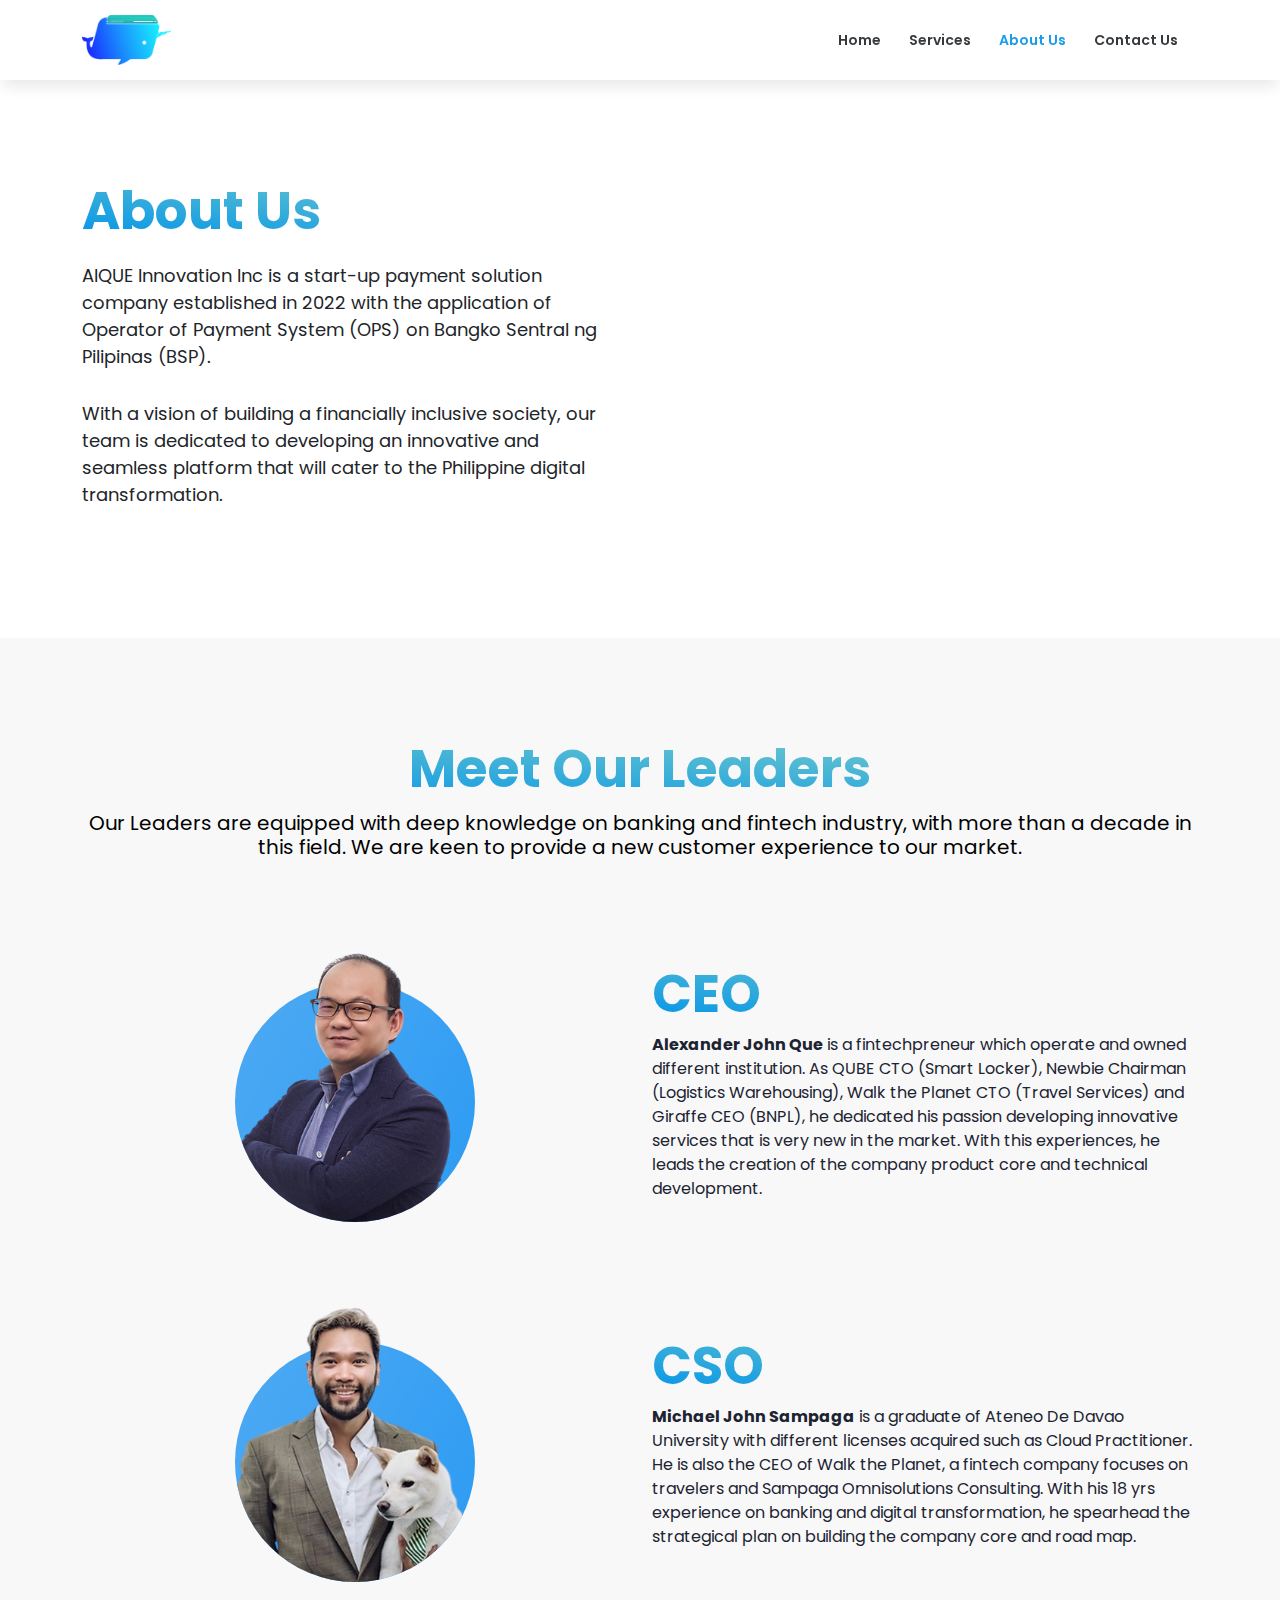
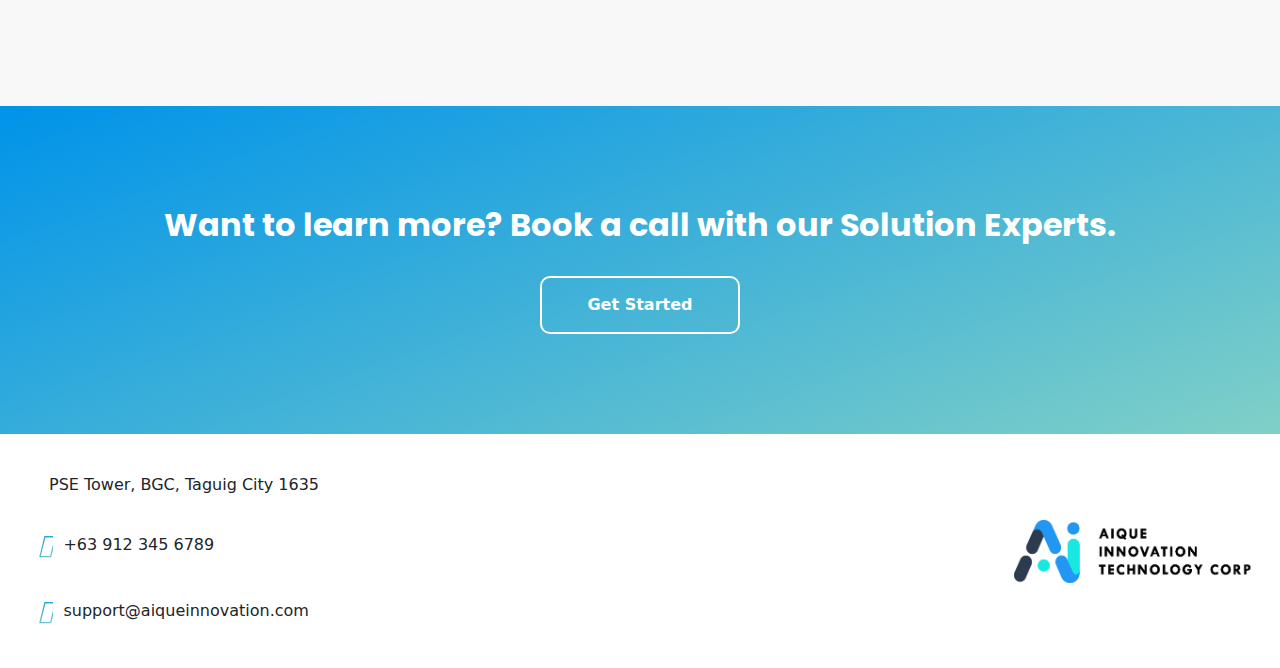
==== about.html @ de652f6d "initial" ====
<!DOCTYPE html>
<html lang="en">
<head>

    <meta charset="utf-8">
    <meta name="viewport" content="width=device-width, initial-scale=1, shrink-to-fit=no">
    <meta name="description" content="">
    <meta name="author" content="Eduard Kenneth Galuran">

    <link href="https://fonts.googleapis.com/css?family=Poppins:100,200,300,400,500,600,700,800,900&display=swap" rel="stylesheet">

    <link rel="shortcut icon" href="assets/images/favicon.ico" type="image/x-icon">

    <title>NarwhalPay - Payment Gateway</title>


    <!-- Additional CSS Files -->
    <link rel="stylesheet" type="text/css" href="assets/css/bootstrap.min.css">

    <link rel="stylesheet" type="text/css" href="assets/css/font-awesome.css">

    <link rel="stylesheet" href="assets/css/Narwhallet.css">

</head>
<body>

    <nav class="navbar fixed-top navbar-expand-lg">
        <div class="container">
            <a class="navbar-brand" href="index.html">
                <img class="img-fluid logo" src="assets/images/narwhallet.png" alt="">
            </a>
            <button class="navbar-toggler" type="button" data-bs-toggle="collapse" data-bs-target="#navbarNav" aria-controls="navbarNav" aria-expanded="false" aria-label="Toggle navigation">
                <span class="navbar-toggler-icon"></span>
            </button>
            <div class="collapse navbar-collapse" id="navbarNav">
                <ul class="navbar-nav ms-auto">
                    <li class="nav-item">
                        <a class="nav-link" href="index.html">Home</a>
                    </li>
                    <li class="nav-item">
                        <a class="nav-link" href="services.html">Services</a>
                    </li>
                    <li class="nav-item">
                        <a class="nav-link active" href="#about">About Us</a>
                    </li>
                    <li class="nav-item">
                        <a class="nav-link" href="contact.html">Contact Us</a>
                    </li>
                </ul>
            </div>
        </div>
    </nav>

    <section class="about" id="about">
        <div class="container">
            <div class="row">
                <div class="col-lg-6">
                    <h1>About Us</h1>
                    <p>AIQUE Innovation Inc is a start-up payment solution company established in 2022 with the application of Operator of Payment System (OPS) on Bangko Sentral ng Pilipinas (BSP).</p>
                    <p>With a vision of building a financially inclusive society, our team is dedicated to developing an innovative and seamless platform that will cater to the Philippine digital transformation.</p>
                </div>
                <div class="col-lg-6">
                    <img src="" alt="">
                </div>
            </div>
        </div>
    </section>
      
    <section class="team" id="team">
        <div class="container">
          
            <div class="center">
                <h1 class="team-heading">Meet Our Leaders</h1>
                <h2 class="team-subheading">Our Leaders are equipped with deep knowledge on banking and fintech industry, with more than a decade in this field. We are keen to provide a new customer experience to our market.</h2>
            </div>

            <div class="row mb-5">
              <div class="col-lg-6 col-md-12 col-sm-12">
                <div class="person">
                  <div class="person__container mb-4">
                    <img class="person__circle" src="assets/images/teams/Background.jpg">
                    <img class="person__img" src="assets/images/teams/Alexander Que.png">
                  </div>
                </div>
              </div>
              <div class="col-lg-6 col-md-12 col-sm-12 d-flex flex-column justify-content-center">
                <h1 class="alex-heading">CEO</h1>
                <p class="alex-subheading"><strong>Alexander John Que</strong> is a fintechpreneur which operate and owned different institution. As QUBE CTO (Smart Locker), Newbie Chairman (Logistics Warehousing), Walk the Planet CTO (Travel Services) and Giraffe CEO (BNPL), he dedicated his passion developing innovative services that is very new in the market. With this experiences, he leads the creation of the company product core and technical development.​</p>
              </div>
            </div>
            
            <div class="row">
              <div class="col-lg-6 col-md-12 col-sm-12">
                <div class="person">
                  <div class="person__container mb-4">
                    <img class="person__circle" src="assets/images/teams/Background.jpg">
                    <img class="person__img" src="assets/images/teams/Michael_John_Sampaga-removebg-preview.png">
                  </div>
                </div>
              </div>
              <div class="col-lg-6 col-12 d-flex flex-column justify-content-center">
                <h1 class="michael-heading">CSO</h1>
                <p class="michael-subheading"><strong>Michael John Sampaga</strong> is a graduate of Ateneo De Davao University with different licenses acquired such as Cloud Practitioner. He is also the CEO of Walk the Planet, a fintech company focuses on travelers and Sampaga Omnisolutions Consulting. With his 18 yrs experience on banking and digital transformation, he spearhead the strategical plan on building the company core and road map. ​​</p>
              </div>
            </div>

        </div>
    </section>

    <section class="cta-section" id="cta">
      <div class="container">
        <h2>Want to learn more? Book a call with our Solution Experts.</h2>
        <a role="button" href="#" class="cta-btn">Get Started</a>
      </div>
    </section>

    <section class="p-4" id="contact-details">
      <div class="row footer">
          <div class="col-lg-6 contact-details-info">
              <div class="info-details-item">
                <i class="fas fa-map-marker-alt"></i>
                <p>PSE Tower, BGC, Taguig City 1635</p>
              </div>
              <div class="info-details-item">
                <i class="fas fa-phone"></i>
                <p>+63 912 345 6789</p>
              </div>
              <div class="info-details-item">
                <i class="fas fa-envelope"></i>
                <p>support@aiqueinnovation.com</p>
              </div>
          </div>

          <div class="col-lg-6 aique-logo">
            <img src="assets/images/aique-logo-black.png" alt="">
          </div>

        </div>
    </section>

    <!-- jQuery -->
    <script src="assets/js/jquery.min.js"></script>

    <!-- Bootstrap -->
    <script src="assets/js/bootstrap.min.js"></script>

    <script src="https://kit.fontawesome.com/80e0f4e3cb.js" crossorigin="anonymous"></script>

    <!-- Global Init -->
    <script src="assets/js/custom.js"></script>   

</body>
</html>
---- assets/css/Narwhallet.css ----
@import url("https://fonts.googleapis.com/css?family=Poppins:100,200,300,400,500,600,700,800,900");

:root {
  --white-color: #ffffff;
  --dark-color: #000000;
  --navlink-color: ##4E4E4EE6;
  --primary-color: #0093E9;
  --secondary-color: #000000;
  --section-bg-color: #f8f8f8;
  --custom-btn-bg-color: #0093E9;
  --custom-btn-bg-hover-color: #0093E9;
  --gradient-color: linear-gradient(160deg, #0093E9 0%, #80D0C7 100%);
  

  --body-font-family: "Poppins", sans-serif;

  --h1-font-size: 52px;
  --h2-font-size: 46px;
  --h3-font-size: 32px;
  --h4-font-size: 28px;
  --h5-font-size: 24px;
  --h6-font-size: 22px;
  --p-font-size: 16px;
  --nav-font-size: 14px;
  --btn-font-size: 18px;
  --copyright-font-size: 14px;

  --border-radius-large: 100px;
  --border-radius-medium: 20px;
  --border-radius-small: 10px;

  --font-weight-normal: 400;
  --font-weight-medium: 700;
  --font-weight-navlink: 600;
  --font-weight-bold: 800;
  --font-weight-extrabold: 900;
}

body, html {
  margin: 0;
  padding: 0;
}

* {
  padding: 0;
  margin: 0;
  box-sizing: border-box;
}

/* Section - Background Color */
.section-bg {
  background-color: var(--section-bg-color);
}

.section-padding {
  padding: 100px 0;
}

/* Navigation Bar Starts */

html, body { 
  background-color: var(--white-color) !important;
}

a {
  display: inline-block;
  color: var(--primary-color);
  text-decoration: none !important
}

.brand-name {
  font-weight: var(--font-weight-extrabold);
}

.logo {
  height: 50px;
}

.navbar {
  background: var(--white-color);
  opacity: 0.9;
  position: sticky;
  top: 0px;
  right: 0;
  left: 0;
  z-index: 9999999999999999 !important;
  padding-top: 10px !important;
  padding-bottom: 10px !important;
  box-shadow: 0px 10px 15px -3px rgba(0,0,0,0.1);
}

@media screen and (max-width: 767px) { 
  .navbar {
      padding: 20px 20px !important;
  }

  .nav-item {
      text-align: center;
      padding-right: 0 !important;
  }
}

.navbar-nav .nav-link {
  display: inline-block;
  color: var(--navlink-color);
  font-size: var(--nav-font-size);
  font-weight: var(--font-weight-navlink);
  font-family: var(--body-font-family);
  position: relative;
  padding-top: 15px;
  padding-bottom: 15px;
  padding-right: 20px !important;
}

.navbar-nav .nav-link:hover {
  color: var(--primary-color);
}

.active {
  color: var(--primary-color) !important;
}

.active:hover {
  color: var(--dark-color) !important;
}

.navbar-toggler {
  border: none !important;
  padding: 0;
  cursor: pointer;
  margin-right: 10px;
  width: 30px;
  height: 35px;
  outline: none;
  box-shadow: none !important;
}

.navbar-toggler:focus {
  outline: none !important;
  box-shadow: none !important;
  border: none !important;
}
.navbar-collapse .collapsed{
  outline: none !important;
  border: none !important;
  box-shadow: none !important;
}

.navbar-toggler:focus:not(:focus-visible){
  box-shadow: none;
}
.navbar-toggler:active {
  outline: 0 !important;
  border: none !important;
}  

.navbar-toggler[aria-expanded="true"] .navbar-toggler-icon {
  background: transparent;
  box-shadow: none !important;
}

.navbar-toggler[aria-expanded="true"] .navbar-toggler-icon:before,
.navbar-toggler[aria-expanded="true"] .navbar-toggler-icon:after {
  transition: top 300ms 50ms ease, -webkit-transform 300ms 350ms ease;
  transition: top 300ms 50ms ease, transform 300ms 350ms ease;
  transition: top 300ms 50ms ease, transform 300ms 350ms ease,
      -webkit-transform 300ms 350ms ease;
  top: 0;
}

.navbar-toggler[aria-expanded="true"] .navbar-toggler-icon:before {
  transform: rotate(45deg);
}

.navbar-toggler[aria-expanded="true"] .navbar-toggler-icon:after {
  transform: rotate(-45deg);
}

.navbar-toggler.collapsed{
  border: none;
}

.navbar-toggler .navbar-toggler-icon {
  background: var(--dark-color);
  transition: background 10ms 300ms ease;
  display: block;
  width: 30px;
  height: 2px;
  position: relative;
}

.navbar-toggler .navbar-toggler-icon:before,
.navbar-toggler .navbar-toggler-icon:after {
  transition: top 300ms 350ms ease, -webkit-transform 300ms 50ms ease;
  transition: top 300ms 350ms ease, transform 300ms 50ms ease;
  transition: top 300ms 350ms ease, transform 300ms 50ms ease,
      -webkit-transform 300ms 50ms ease;
  position: absolute;
  right: 0;
  left: 0;
  background: var(--dark-color);
  width: 30px;
  height: 2px;
  content: "";
}

.navbar-toggler .navbar-toggler-icon::before {
  top: -8px;
}

.navbar-toggler .navbar-toggler-icon::after {
  top: 8px;
}

@media (max-width: 767px) {
  .navbar-brand {
    margin-right: 0 !important;
  }
  .navbar-toggler {
    margin-right: 0 !important;
  }
  .navbar-nav {
    padding: 0 !important;
  }
  .navbar-nav .nav-link {
    text-align: center;
    padding: 10px 0 !important;
  }
  .nav-item {
    border-bottom: 1px solid #bdbdbd50;
  }
}

/* Navigation Bar Ends */

/* Hero Page Starts */

#hero {
  background-color: #0093E9;
  background-image: linear-gradient(to right top, #0093E9 0%, #80D0C7 100%);
  padding: 100px 0;
}

.hero-heading {
  font-size: 3rem;
  font-family: var(--body-font-family);
  font-weight: var(--font-weight-medium);
  color: var(--white-color);
}

.hero-paragraph {
  font-size: 1rem;
  font-family: var(--body-font-family);
  font-weight: var(--font-weight-normal);
  color: var(--white-color);
}

.hero-btn {
  width: 200px;
  padding: 15px 0;
  text-align: center;
  border-radius: 10px;
  font-weight: bold;
  border: 2px solid var(--white-color);
  background: transparent;
  color: var(--white-color);
  cursor: pointer;
}

.hero-btn:hover {
  border: 2px solid var(--white-color);
  color: var(--primary-color);
  background-color: var(--white-color);
}

.partners-container {
  margin-top: 100px;
}

.partners img {
  width: 50%;
  aspect-ratio: 3/2;
  object-fit: contain;
  filter: brightness(0) invert(1);
  margin: 0 auto;
}

.partners img:hover {
  filter: brightness(1.2) invert(0) saturate(100%);
}

.trusted-partners {
  font-size: var(--h4-font-size);
  margin-bottom: 10px;
  text-align: center;
  font-weight: 700;
  font-size: var(--h4-font-size);
  color: var(--white-color);
  font-family: var(--body-font-family);
}

@media (max-width: 767px) {
  #hero {
    padding: 50px 20px;
  }
  
  .hero-heading {
    font-size: var(--h4-font-size);
  }

  .partners img {
    width: 30%;
    margin-bottom: 1rem;
    flex: 50%;
  }

  .partners {
    padding: 20px 0 !important;
  }

  .hero-right img {
    width: 80%;
    margin: 50px auto 0 auto !important;
  }
}



/* Hero Page Ends */

/* About Us Starts */

#about {
  background-color: var(--white-color);
  padding: 100px 0;
  text-align: start;
}

#about h1 {
  font-size: 36px;
  margin-bottom: 20px;
  font-weight: 700;
  font-size: var(--h1-font-size);
  font-family: var(--body-font-family);
  background-color: #0093E9;
  background-image: linear-gradient(to right top, #0093E9 0%, #80D0C7 100%);
  -webkit-background-clip: text;
  background-clip: text;
  -webkit-text-fill-color: transparent;
}

#about p {
  font-size: 18px;
  line-height: 1.5;
  margin-bottom: 30px;
  max-width: 600px;
  font-family: var(--body-font-family);
}

@media screen and (max-width: 767px) {
  #about {
    padding: 50px 20px;
  }
  #about h1 {
    font-size: var(--h4-font-size);
  }
  #about p {
    font-size: 12px;
    text-align: justify;
    text-justify: inter-word;
  }
}

/* About Us Ends */

/* About Us Starts */

#team {
  background-color: var(--section-bg-color);
  padding: 100px 0;
}

.team-heading {
  color: #1C2331;
  font-weight: 700;
  margin-bottom: 10px;
  font-size: var(--h1-font-size);
  font-family: var(--body-font-family);
  background-color: #0093E9;
  background-image: linear-gradient(to right top, #0093E9 0%, #80D0C7 100%);
  -webkit-background-clip: text;
  background-clip: text;
  -webkit-text-fill-color: transparent;
}

.team-subheading {
  font-size: 20px;
  font-weight: 400;
  margin-bottom: 75px;
  font-family: var(--body-font-family);
  color: var(--dark-color);
}

img {
  max-width: 100%;
  display: block;
}

.person {
  --transform-speed: 250ms;
  position: relative;
  max-width: 15rem;
  margin-inline: auto;
}

.person__container {
  /* background: blue; */
  aspect-ratio: 1 / 1.2;
  display: grid;
  align-items: end;
  border-radius: 0 0 100vw 100vw;
  overflow: hidden;
  
  transition: transform var(--tranform-speed) ease-in-out;
}

.person__container:hover {
  transform: scale(1.1);
}

.person__circle {
  position: absolute;
  inset: auto 0 0;
  aspect-ratio: 1 / 1;
  width: 100%;
  border-radius: 50%;
  margin-inline: auto;
  object-fit: cover;
}

.person__img {
  position: relative;
  z-index: 3;
  transform: scale(1.4);
  transition: transform var(--transform-speed) ease-in-out;
}

.person__container:hover .person__img {
  transform: 
    scale(1.4)
    translateY(-1rem);
}

.alex-heading, .michael-heading {
  color: #1C2331;
  font-weight: 700;
  font-size: var(--h1-font-size);
  font-family: var(--body-font-family);
  background-color: #0093E9;
  background-image: linear-gradient(to right top, #0093E9 0%, #80D0C7 100%);
  -webkit-background-clip: text;
  background-clip: text;
  -webkit-text-fill-color: transparent;
}

.alex-subheading, .michael-subheading {
  color: #1C2331;
  font-weight: 400;
  font-size: var(--p-font-size);
  font-family: var(--body-font-family);
}

@media (max-width: 767px) {
  #team {
    padding: 50px 25px;
  }

  .team-heading {
    font-size: var(--h4-font-size);
  }
  .team-subheading {
    font-size: 12px;
    line-height: 20px;
    margin-bottom: 20px;
  }

  .person {
    padding-top: 30px !important;
    margin: 40px auto !important;
    max-width: 15rem;
  }

  .person__container:hover {
    transform: scale(1);
  }

  .person__container:hover .person__img {
    transform: 
      scale(1)
      translateY(0);
  }

  .person__img {
    transform: scale(1.4);
  }
  
  .alex-subheading, .michael-subheading {
    text-align: justify;
    text-justify: inter-word;
    font-size: 12px;
  }

}

/* About Us Ends */

/* Services Starts */

#services {
  background-color: var(--section-bg-color);
  padding: 100px 0;
}

.center {
  text-align: center;
  margin-bottom: 50px;
}

.section-heading {
  color: #1C2331;
  font-weight: 700;
  margin-bottom: 10px;
  font-size: var(--h1-font-size);
  font-family: var(--body-font-family);
  background-color: #0093E9;
  background-image: linear-gradient(to right top, #0093E9 0%, #80D0C7 100%);
  -webkit-background-clip: text;
  background-clip: text;
  -webkit-text-fill-color: transparent;
}

.section-subheading {
  font-size: 20px;
  font-weight: 400;
  margin-bottom: 75px;
  font-family: var(--body-font-family);
  color: var(--dark-color);
}

.service-item {
  text-align: start;
  margin-top: 2rem;
}

.service-icon i {
  font-size: 64px;
  margin-bottom: 16px;
  background-color: #0093E9;
  background-image: linear-gradient(to right top, #0093E9 0%, #80D0C7 100%);
  -webkit-background-clip: text;
  background-clip: text;
  -webkit-text-fill-color: transparent;
}

.service-item h4 {
  font-size: 24px;
  font-weight: 700;
  font-family: var(--body-font-family);
  margin-bottom: 10px;
  color: #1C2331;
}

.service-item p {
  font-size: 18px;
  font-weight: 400;
  font-family: var(--body-font-family);
  line-height: 1.8em;
  margin-bottom: 20px;
  color: #BDBDBD !important;
}

@media (max-width: 767px) {
  #services {
    padding: 50px 20px;
  }
  .service-icon {
    font-size: 50px;
  }
  .service-item h4 {
    font-size: 22px;
  }
  .service-item p {
    font-size: 16px;
  }
  .service-item {
    text-align: center;
  }
  .section-heading {
    font-size: var(--h4-font-size);
  }
  .section-subheading {
    font-size: var(--p-font-size);
  }
  .center, .section-subheading {
    margin-bottom: 20px !important;
  }
  #services img {
    padding-top: 0 !important;
  }
}

/* Services Ends */

/* Card Starts */

#features {
  background-color: var(--white-color);
  padding: 100px 0;
}

.title-card h4 {
  text-align: center;
  margin-bottom: 75px;
  font-family: var(--body-font-family);
  font-weight: 700;
  font-size: var(--h1-font-size);
  background-color: #0093E9;
  background-image: linear-gradient(to right top, #0093E9 0%, #80D0C7 100%);
  -webkit-background-clip: text;
  background-clip: text;
  -webkit-text-fill-color: transparent;
}

.card-container {
  display: grid;
  grid-template-columns: repeat(auto-fit, minmax(280px, 1fr));
  gap: 30px;
  margin: 20px;
  font-family: "Poppins", san-serif;
  padding: 20px;
  margin: 0 auto;
  max-width: 1000px;
}

.card {
  display: flex;
  flex-direction: column;
  align-items: center;
  text-align: center;
  justify-content: start;
  flex-shrink: 0;
  padding: 30px;
  max-width: 300px;

  background-color: #f5f5f5;
  border: 1px solid transparent;
  border-radius: 12px;
}

.card:hover {
  background-color: #0093E9;
  background-image: linear-gradient(to right top, #0093E9 0%, #80D0C7 100%);
  color: #fff;
  border: 1px solid transparent;
}

.card i {
  font-size: 64px;
  margin-bottom: 16px;
  background-color: #0093E9;
  background-image: linear-gradient(to right top, #0093E9 0%, #80D0C7 100%);
  -webkit-background-clip: text;
  background-clip: text;
  -webkit-text-fill-color: transparent;
}

.card:hover i {
  background: #FFF;
   -webkit-background-clip: text;
  background-clip: text;
   -webkit-text-fill-color: transparent;
}

.card h4 {
  font-weight: 700;
  font-size: 16px;
  margin-top: 0;
  margin-bottom: 8px;
}

.card:hover h4 { 
  color: #FFF;
}

.card p {
  font-size: 14px;
  margin: 0;
}

.card:hover p { 
  color: #FFF;
}


@media screen and (max-width: 768px) {

  .card-container {
    margin: 20px;
    padding: 0;
    display: flex;
    overflow-x: scroll;
    justify-content: unset;
  }
  
  .card-container::-webkit-scrollbar {
    width: 0; /* hide the scrollbar in WebKit browsers */
  }

  .card {
    margin-bottom: 20px;
    max-width: 265px;
    padding: 30px;
  }

  .title-card h4 {
    font-size: var(--h4-font-size);
  }

}

/* Card Ends */

/* CTA Starts */

.cta-section {
  text-align: center;
  padding: 100px 0;
  background-color: #0093E9;
  background-image: linear-gradient(160deg, #0093E9 0%, #80D0C7 100%);
}

.cta-section h2 {
  font-size: 32px; 
  margin-bottom: 1em;
  font-family: var(--body-font-family);
  font-weight: var(--font-weight-medium);
  color: var(--white-color);
}

.cta-btn {
  width: 200px;
  padding: 15px 0;
  text-align: center;
  border-radius: 10px;
  font-weight: bold;
  border: 2px solid var(--white-color);
  background: transparent;
  color: var(--white-color);
  cursor: pointer;
}

.cta-btn:hover {
  border: 2px solid var(--white-color);
  color: var(--primary-color);
  background-color: var(--white-color);
}

@media (max-width: 767px) {
  .cta-section h2 {
    font-size: var(--p-font-size);
    margin-bottom: 2rem;
  }
}



/* CTA Ends */

/* Contact Details Starts */

#contact-details {
  padding: 20px 0;
}

.contact-details-info {
  display: flex;
  flex-direction: column;
  align-items: start;
  justify-content: space-around;
}

.info-details-item {
  display: flex;
  align-items: center;
  margin: 15px;
}



.info-details-item i {
  font-size: 24px;
  margin-right: 10px;
  background-color: #0093E9;
  background-image: linear-gradient(160deg, #0093E9 0%, #80D0C7 100%);
  -webkit-background-clip: text;
  background-clip: text;
   -webkit-text-fill-color: transparent;
}

.info-details-item p {
  margin: 0;
  font-size: 16px;
  font-weight: 500;
}

.aique-logo {
  display: flex;
  align-self: center;
  justify-content: flex-end;
}

.aique-logo img {
  width: 40%;
}


@media screen and (max-width: 767px) {
  .contact-details-info {
    display: flex !important;
    flex-direction: column !important;
    align-items: center;
  }
  .aique-logo {
    display: flex !important;
    flex-direction: column;
    justify-self: center;
    align-items: center;
    margin: 40px auto;
  }
}



/* Contact Starts */

#contact {
  background-color: #0093E9;
  background: linear-gradient(to right top, #0093E9 0%, #80D0C7 100%);
  padding: 100px 0;
  overflow-y: hidden !important;
}

.contact-heading {
  font-size: 64px; 
  font-family: var(--body-font-family);
  font-weight: var(--font-weight-bold);
  color: var(--white-color);
  margin-bottom: 0;
}

.contact-info {
  display: flex;
  justify-content: space-around;
  max-width: 800px;
  margin: 20px 0;
}

.info-item {
  display: flex;
  align-items: center;
  margin: 15px;
}

.info-item i {
  font-size: 24px;
  margin-right: 10px;
  color: var(--white-color);
}

.info-item p {
  margin: 0;
  font-size: 16px;
  font-weight: 500;
  color: var(--white-color);
}

form {
  background-color: #fff;
  border: 1px solid #BDBDBD;
  padding: 20px !important;
  border-radius: 10px;
  font-family: var(--body-font-family);
}

input::placeholder, textarea::placeholder {
  font-size: 12px !important;
}

.form-check-label {
  font-weight: 600;
  font-size: 12px;
}

.submit-btn {
  border: none;
  width: 100px;
  margin: 0 auto;
  padding: 5px 0;
  text-align: center;
  border-radius: 10px;
  font-size: 12px;
  font-weight: 400;
  background: #4CAF50;
  color: var(--white-color);
  cursor: pointer;
}

.submit-btn:hover {
  color: var(--white-color);
  background-color: var(--dark-color);
}


@media screen and (max-width: 768px) {

  #contact {
    padding: 50px 30px;
  }

  .contact-heading {
    font-size: var(--h4-font-size);
  }

  .contact-info {
    display: flex;
    flex-direction: row;
    align-items: start;
  }
  
  .info-item {
    margin: 10px 0;
    padding: 0;
  }
  .info-item i, .info-item p {
    font-size: 14px;
  }
}

/* Set the font-size of the form elements to 16px on small screens */
@media screen and (max-width: 576px) {
  form {
    font-size: 16px;
  }
}

/* Reduce the size of the form groups on small screens */
@media screen and (max-width: 576px) {
  .form-group {
    margin-bottom: 10px;
  }
}

/* Center the submit button on small screens */
@media screen and (max-width: 576px) {
  button[type="submit"] {
    margin: 10px auto 0;
    display: block;
  }
}

/* Contact Ends */

/* Contact Modal Starts */

.modal {
  display: none;
  position: fixed;
  z-index: 1;
  left: 0;
  top: 0;
  width: 100%;
  height: 100%;
  overflow: auto;
  background-color: rgba(0, 0, 0, 0.4);
}

.modal-content {
  background-color: #fefefe;
  margin: 15% auto;
  padding: 20px;
  border: 1px solid #888;
  width: 80%;
  text-align: center;
}

.close {
  color: #aaa;
  float: right;
  font-size: 28px;
  font-weight: bold;
}

.close:hover,
.close:focus {
  color: black;
  text-decoration: none;
  cursor: pointer;
}
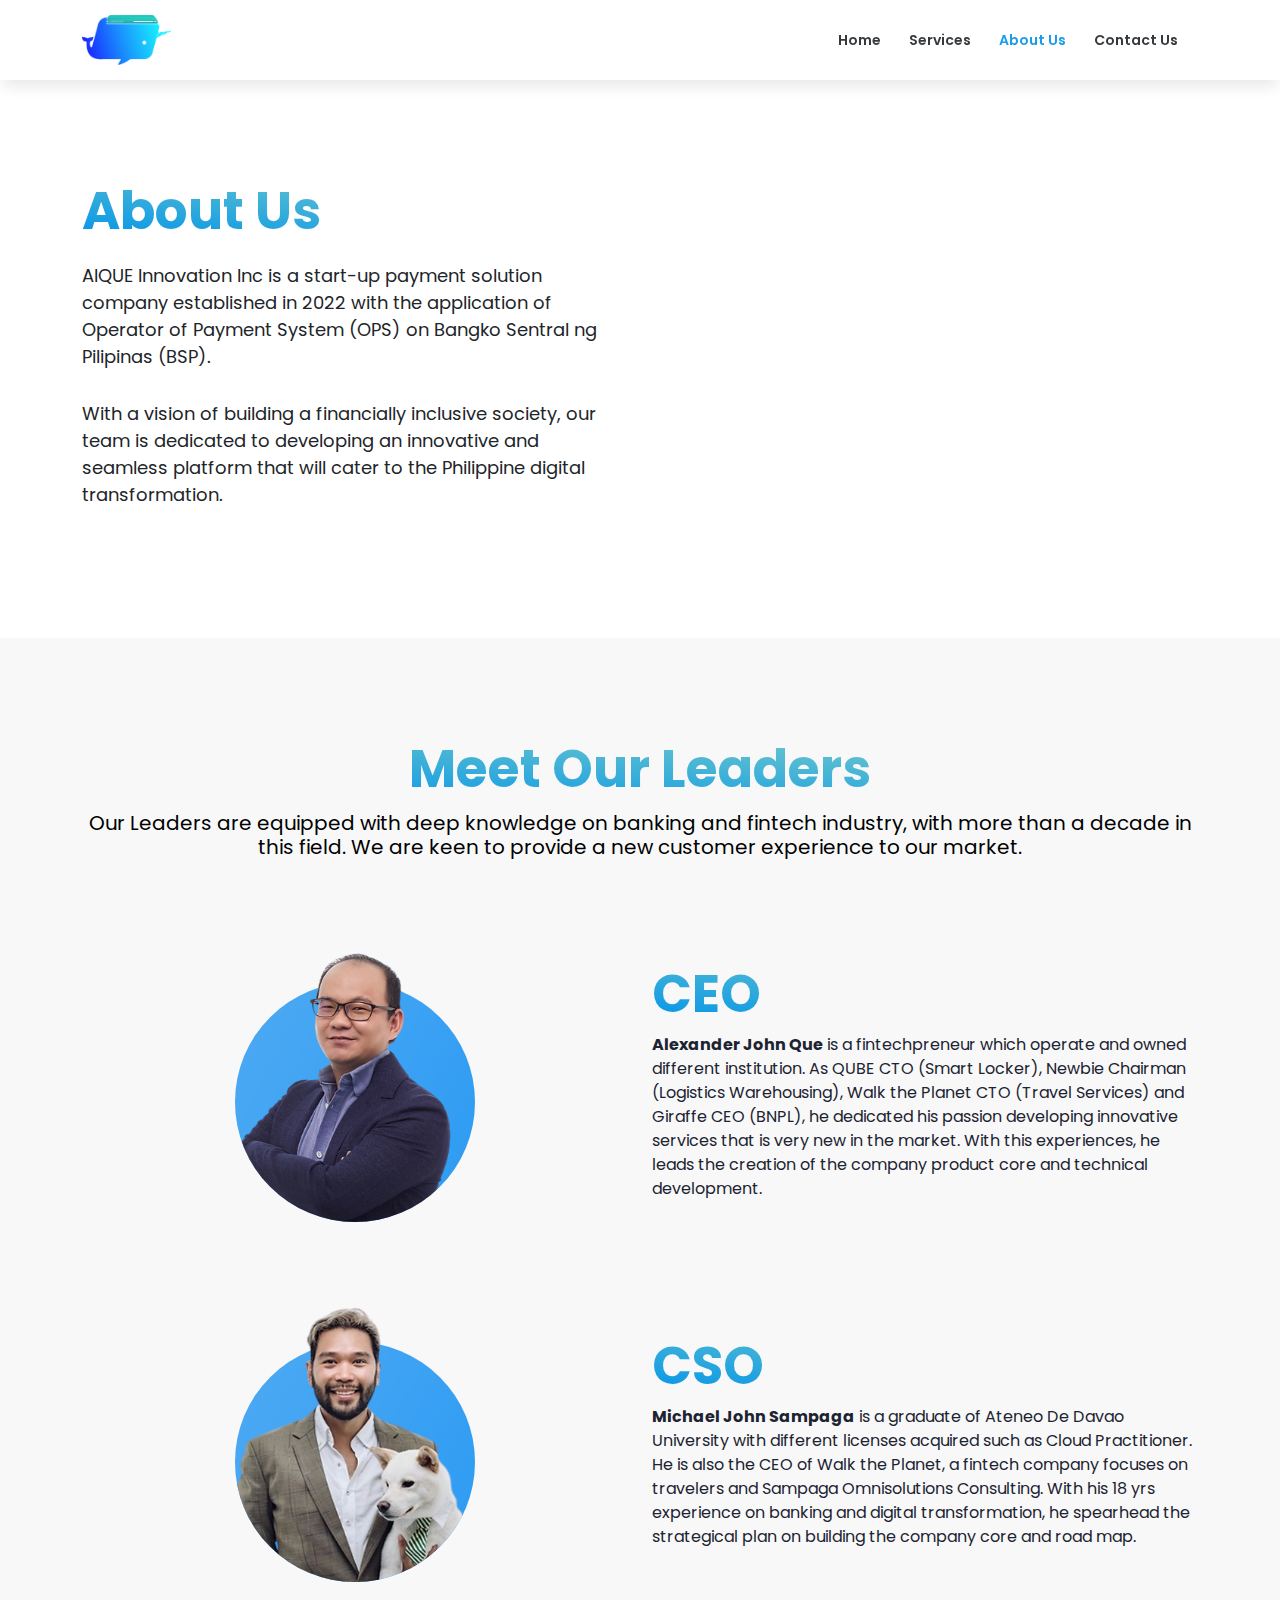
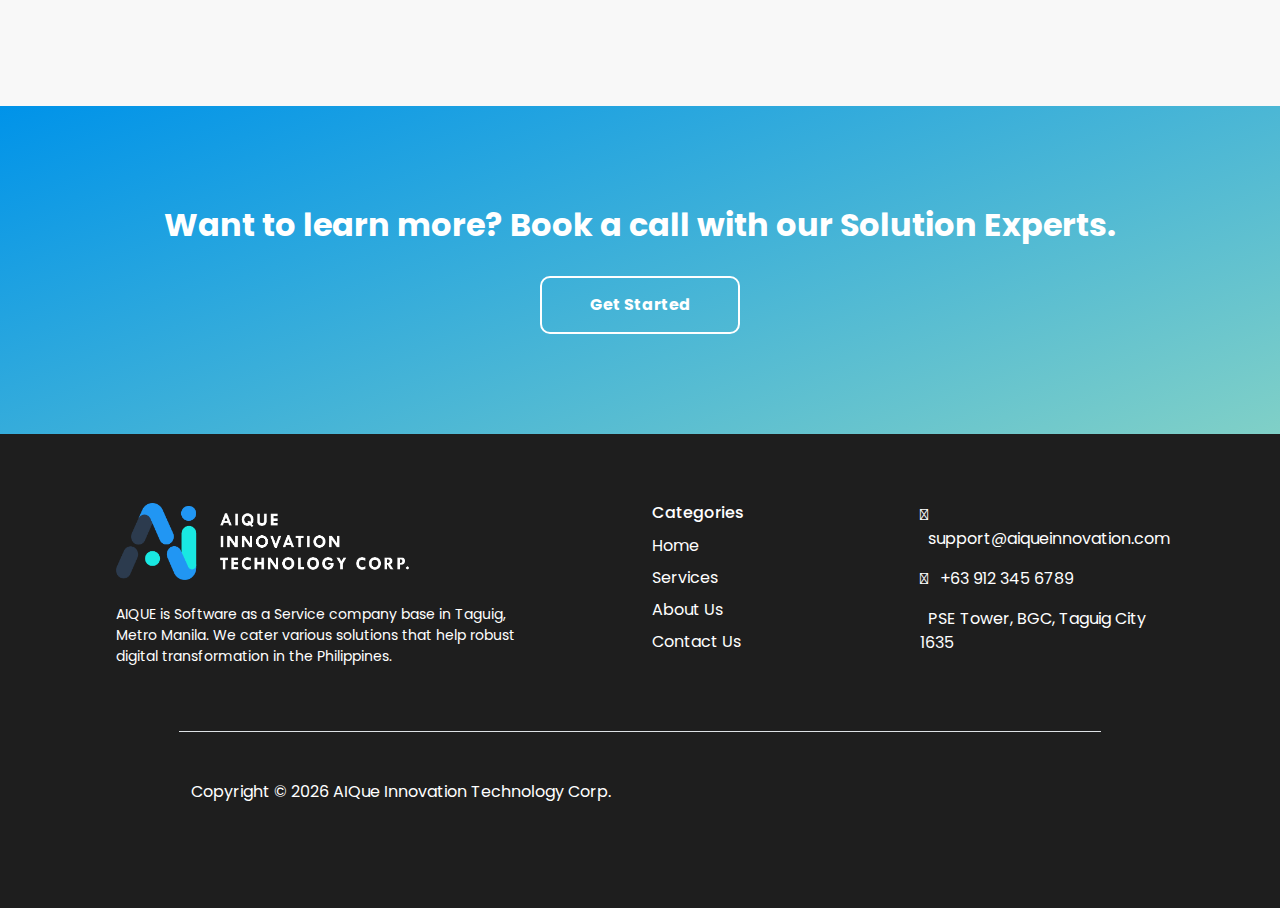
==== commit 26e9e0b3: "init" ====
--- a/about.html
+++ b/about.html
@@ -110,33 +110,67 @@
     <section class="cta-section" id="cta">
       <div class="container">
         <h2>Want to learn more? Book a call with our Solution Experts.</h2>
-        <a role="button" href="#" class="cta-btn">Get Started</a>
+        <a role="button" href="contact.html" class="cta-btn">Get Started</a>
       </div>
     </section>
 
-    <section class="p-4" id="contact-details">
-      <div class="row footer">
-          <div class="col-lg-6 contact-details-info">
-              <div class="info-details-item">
-                <i class="fas fa-map-marker-alt"></i>
-                <p>PSE Tower, BGC, Taguig City 1635</p>
-              </div>
-              <div class="info-details-item">
-                <i class="fas fa-phone"></i>
-                <p>+63 912 345 6789</p>
-              </div>
-              <div class="info-details-item">
-                <i class="fas fa-envelope"></i>
-                <p>support@aiqueinnovation.com</p>
-              </div>
+    <footer class="footer p-4">
+      <div class="container">
+        <div class="row justify-content-between">
+  
+          <div class="col-md-6 col-lg-5 mb-md-0 mb-4">
+            <h2 class="footer-heading mb-4">
+              <img class="footer-logo" src="assets/images/aique-logo.png" alt="">
+            </h2>
+            <p class="description">
+              AIQUE is Software as a Service company base in Taguig, Metro Manila. We cater various solutions that help robust digital transformation in the Philippines.
+            </p>
           </div>
-
-          <div class="col-lg-6 aique-logo">
-            <img src="assets/images/aique-logo-black.png" alt="">
+          <div class="col-md-6 col-lg-2 mb-md-0 mb-4">
+            <h4 class="footer-heading">Categories</h4>
+            <ul class="list-unstyled">
+              <li><a href="#" class="text-white py-1 d-block">Home</a></li>
+              <li><a href="#" class="text-white py-1 d-block">Services</a></li>
+              <li><a href="#" class="text-white py-1 d-block">About Us</a></li>
+              <li><a href="#" class="text-white py-1 d-block">Contact Us</a></li>
+            </ul>
           </div>
-
+          <div class="col-md-6 col-lg-3 mb-md-0 mb-4">
+            <div class="row flex-column">
+              <div class="mb-3">
+              <i class="i fas fa-envelope" aria-hidden="true"></i>
+              <span class="span ps-2">support@aiqueinnovation.com</span>
+            </div>
+            <div class="mb-3">
+              <i class="i fas fa-phone" aria-hidden="true"></i>
+              <span class="span ps-2">+63 912 345 6789</span>
+            </div>
+            <div class="mb-3">
+              <i class="i fas fa-location-dot" aria-hidden="true"></i>
+              <span class="span ps-2">PSE Tower, BGC, Taguig City 1635</span>
+            </div>
+            </div>   
+          </div>
         </div>
-    </section>
+          
+        </div>
+      </div>
+      <div class="w-85 mx-auto mt-5 border-top py-5">
+        <div class="container">
+          <div class="row">
+            <div class="col-md-6 col-lg-8">
+              <p class="copyright">
+                Copyright ©
+                <script>
+                  document.write(new Date().getFullYear());
+                </script>
+                AIQue Innovation Technology Corp.
+              </p>
+            </div>
+          </div>
+        </div>
+      </div>
+    </footer>
 
     <!-- jQuery -->
     <script src="assets/js/jquery.min.js"></script>
--- a/assets/css/Narwhallet.css
+++ b/assets/css/Narwhallet.css
@@ -39,12 +39,19 @@
 body, html {
   margin: 0;
   padding: 0;
+  font-family: var(--body-font-family);
 }
 
 * {
   padding: 0;
   margin: 0;
   box-sizing: border-box;
+}
+
+
+
+li {
+  list-style-type: none;
 }
 
 /* Section - Background Color */
@@ -236,8 +243,11 @@
 /* Hero Page Starts */
 
 #hero {
-  background-color: #0093E9;
-  background-image: linear-gradient(to right top, #0093E9 0%, #80D0C7 100%);
+  
+  background-image: linear-gradient(to right,
+  rgba(0, 147, 233, 1), rgba(0, 147, 233, 0.5)), url("../images/hero-img.jpg");
+  background-size: cover;
+  background-position: center;
   padding: 100px 0;
 }
 
@@ -273,20 +283,37 @@
   background-color: var(--white-color);
 }
 
-.partners-container {
-  margin-top: 100px;
-}
-
-.partners img {
-  width: 50%;
-  aspect-ratio: 3/2;
-  object-fit: contain;
-  filter: brightness(0) invert(1);
-  margin: 0 auto;
-}
-
-.partners img:hover {
-  filter: brightness(1.2) invert(0) saturate(100%);
+/* Trust Section */
+
+.trust-section {
+  width: 100%;
+  padding: 100px 0;
+}
+
+.partners-logo {
+  display: flex;
+  justify-content:space-between;
+  margin: 0 auto !important;
+}
+
+.brand-logo {
+  transition: .5s;
+}
+
+.brand-logo:hover {
+  filter: grayscale(0);
+  transform: scale(0.9);
+}
+
+@media screen and (max-width: 767px) { 
+  .trust-section {
+      padding: 20px;
+  }
+  .brand-logo {
+    width: 40%;
+    margin: 0 auto;
+    padding-bottom: 4rem;
+  }
 }
 
 .trusted-partners {
@@ -295,8 +322,13 @@
   text-align: center;
   font-weight: 700;
   font-size: var(--h4-font-size);
-  color: var(--white-color);
-  font-family: var(--body-font-family);
+  font-family: var(--body-font-family);
+
+  background-color: #0093E9;
+  background-image: linear-gradient(to right top, #0093E9 0%, #80D0C7 100%);
+  -webkit-background-clip: text;
+  background-clip: text;
+  -webkit-text-fill-color: transparent;
 }
 
 @media (max-width: 767px) {
@@ -308,20 +340,6 @@
     font-size: var(--h4-font-size);
   }
 
-  .partners img {
-    width: 30%;
-    margin-bottom: 1rem;
-    flex: 50%;
-  }
-
-  .partners {
-    padding: 20px 0 !important;
-  }
-
-  .hero-right img {
-    width: 80%;
-    margin: 50px auto 0 auto !important;
-  }
 }
 
 
@@ -655,7 +673,19 @@
   background-color: #f5f5f5;
   border: 1px solid transparent;
   border-radius: 12px;
-}
+
+  animation: cubic-bezier(.25, 1, .30, 1) circle-in-bottom-right 5s; 
+}
+
+@keyframes circle-in-bottom-right {
+  from {
+    clip-path: circle(0%);
+  }
+  to {
+    clip-path: circle(150% at bottom right);
+  }
+}
+
 
 .card:hover {
   background-color: #0093E9;
@@ -708,12 +738,17 @@
     margin: 20px;
     padding: 0;
     display: flex;
-    overflow-x: scroll;
+    overflow-x: auto;
     justify-content: unset;
   }
   
   .card-container::-webkit-scrollbar {
-    width: 0; /* hide the scrollbar in WebKit browsers */
+    width: 20% !important; /* hide the scrollbar in WebKit browsers */
+  }
+
+  .card-container::-webkit-scrollbar-thumb {
+    height: 10px !important;
+    
   }
 
   .card {
@@ -813,17 +848,6 @@
   font-weight: 500;
 }
 
-.aique-logo {
-  display: flex;
-  align-self: center;
-  justify-content: flex-end;
-}
-
-.aique-logo img {
-  width: 40%;
-}
-
-
 @media screen and (max-width: 767px) {
   .contact-details-info {
     display: flex !important;
@@ -847,7 +871,6 @@
   background-color: #0093E9;
   background: linear-gradient(to right top, #0093E9 0%, #80D0C7 100%);
   padding: 100px 0;
-  overflow-y: hidden !important;
 }
 
 .contact-heading {
@@ -921,7 +944,7 @@
 }
 
 
-@media screen and (max-width: 768px) {
+@media screen and (max-width: 767px) {
 
   #contact {
     padding: 50px 30px;
@@ -970,39 +993,92 @@
 
 /* Contact Ends */
 
-/* Contact Modal Starts */
-
-.modal {
-  display: none;
-  position: fixed;
-  z-index: 1;
-  left: 0;
-  top: 0;
+/* Footer Starts */
+
+.footer {
+  background-color: #1E1E1E;
+  padding: 69px 104px 40px 104px !important;
+}
+
+.description {
+  color: var(--white-color);
+  font-size: 14px !important;
+}
+
+.i {
+  color: var(--white-color);
+}
+
+.span {
+  color: var(--white-color);
+}
+
+.border-bottom {
+  border-bottom: 5px solid var(--white-color);
   width: 100%;
-  height: 100%;
-  overflow: auto;
-  background-color: rgba(0, 0, 0, 0.4);
-}
-
-.modal-content {
-  background-color: #fefefe;
-  margin: 15% auto;
-  padding: 20px;
-  border: 1px solid #888;
-  width: 80%;
-  text-align: center;
-}
-
-.close {
-  color: #aaa;
-  float: right;
-  font-size: 28px;
-  font-weight: bold;
-}
-
-.close:hover,
-.close:focus {
-  color: black;
-  text-decoration: none;
-  cursor: pointer;
-}
+}
+
+.copyright {
+  color: var(--white-color);
+}
+
+.footer-logo {
+  width: 70%;
+}
+
+.footer-heading {
+  font-size: 1rem;
+  font-family: var(--body-font-family);
+  color: var(--white-color);
+}
+
+
+.nav-ftr a, .srvs-ftr a {
+  text-decoration: none !important;
+  color: var(--white-color) !important;
+}
+
+.nav-ftr a:hover, .srvs-ftr a:hover {
+  color: var(--primary-color) !important;
+}
+
+
+@media screen and (max-width: 767px) {
+  .footer {
+    padding: 40px 40px !important;
+  }
+  .nav-footer {
+    padding-left: 0px;
+  }
+  .nav-ftr {
+    padding-left: 12px;
+  }
+  .services-footer {
+    padding-left: 0px;
+  }
+  .srvs-ftr {
+    padding-left: 12px;
+  }
+  .footer .me-5 {
+    margin-right: 0 !important;
+  }
+  .footer-logo {
+    margin: 0 auto;
+  }
+  .description {
+    text-align: justify;
+    text-justify: inter-word;
+  }
+  .cnt, .srvs {
+    padding-left: 0 !important;
+  }
+  .span {
+    font-size: 12px;
+  }
+  .copyright {
+    font-size: 10px;
+  }
+  
+}
+
+
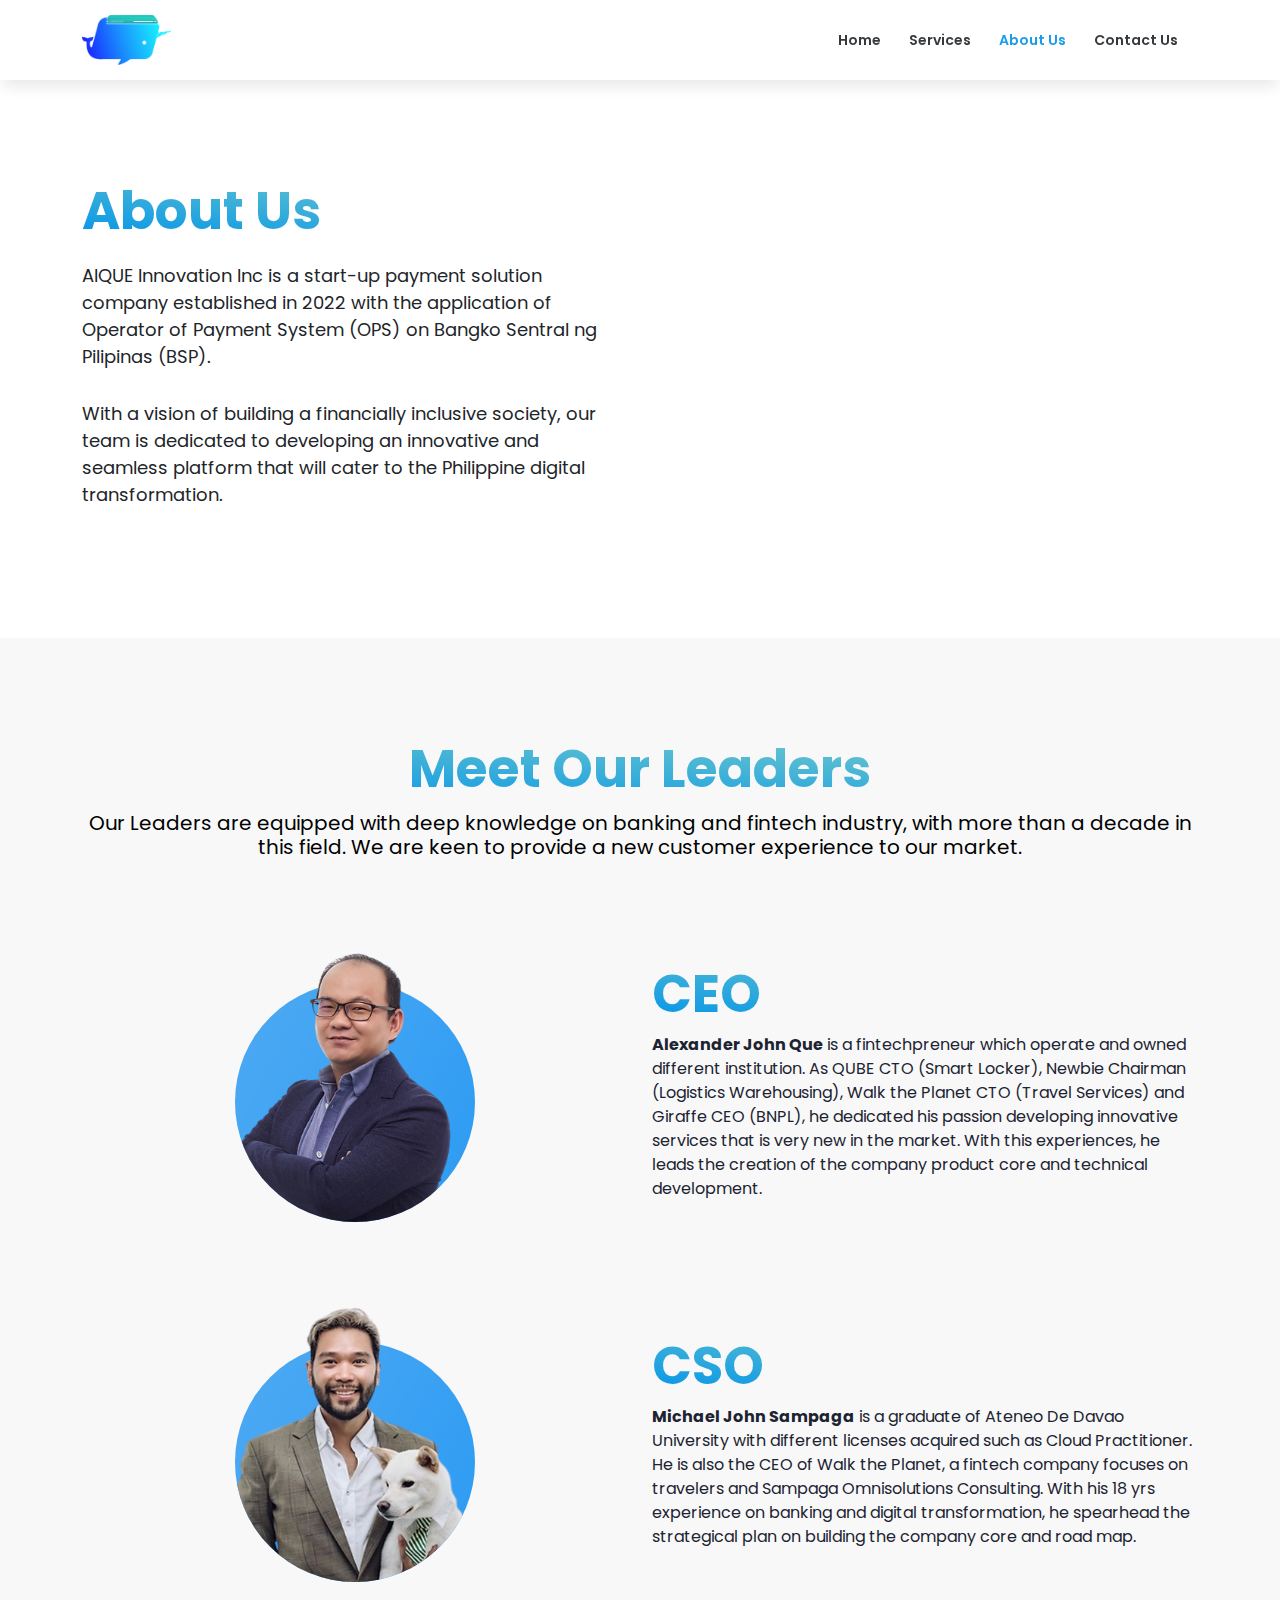
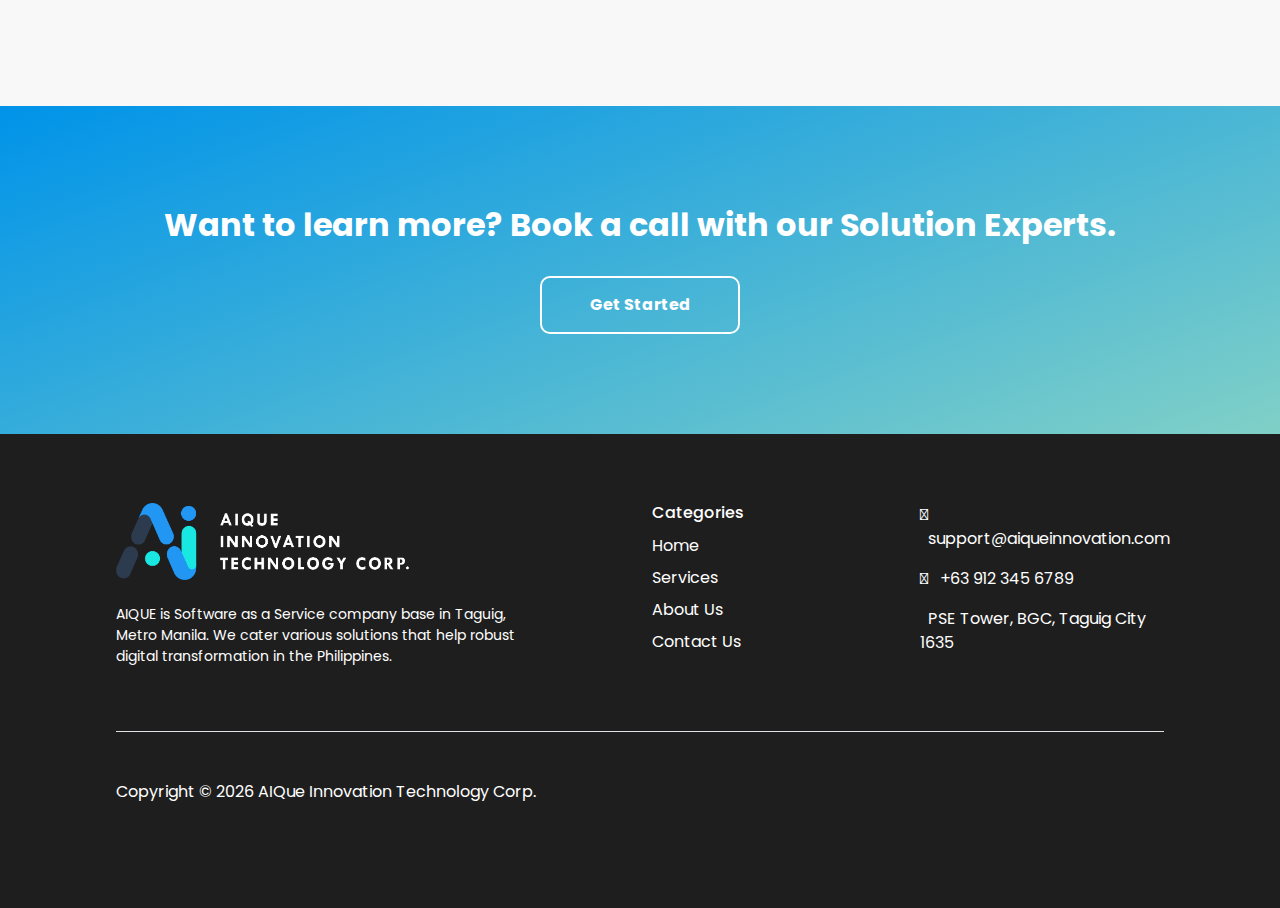
==== commit 4176201b: "init" ====
--- a/about.html
+++ b/about.html
@@ -114,7 +114,7 @@
       </div>
     </section>
 
-    <footer class="footer p-4">
+    <footer class="footer">
       <div class="container">
         <div class="row justify-content-between">
   
@@ -152,24 +152,24 @@
             </div>   
           </div>
         </div>
+  
+        <div class="w-100 mx-auto mt-5 border-top py-5">
+            <div class="row">
+              <div class="col-md-6 col-lg-8">
+                <p class="copyright">
+                  Copyright ©
+                  <script>
+                    document.write(new Date().getFullYear());
+                  </script>
+                  AIQue Innovation Technology Corp.
+                </p>
+              </div>
+            </div>
+        </div>
           
         </div>
       </div>
-      <div class="w-85 mx-auto mt-5 border-top py-5">
-        <div class="container">
-          <div class="row">
-            <div class="col-md-6 col-lg-8">
-              <p class="copyright">
-                Copyright ©
-                <script>
-                  document.write(new Date().getFullYear());
-                </script>
-                AIQue Innovation Technology Corp.
-              </p>
-            </div>
-          </div>
-        </div>
-      </div>
+  
     </footer>
 
     <!-- jQuery -->
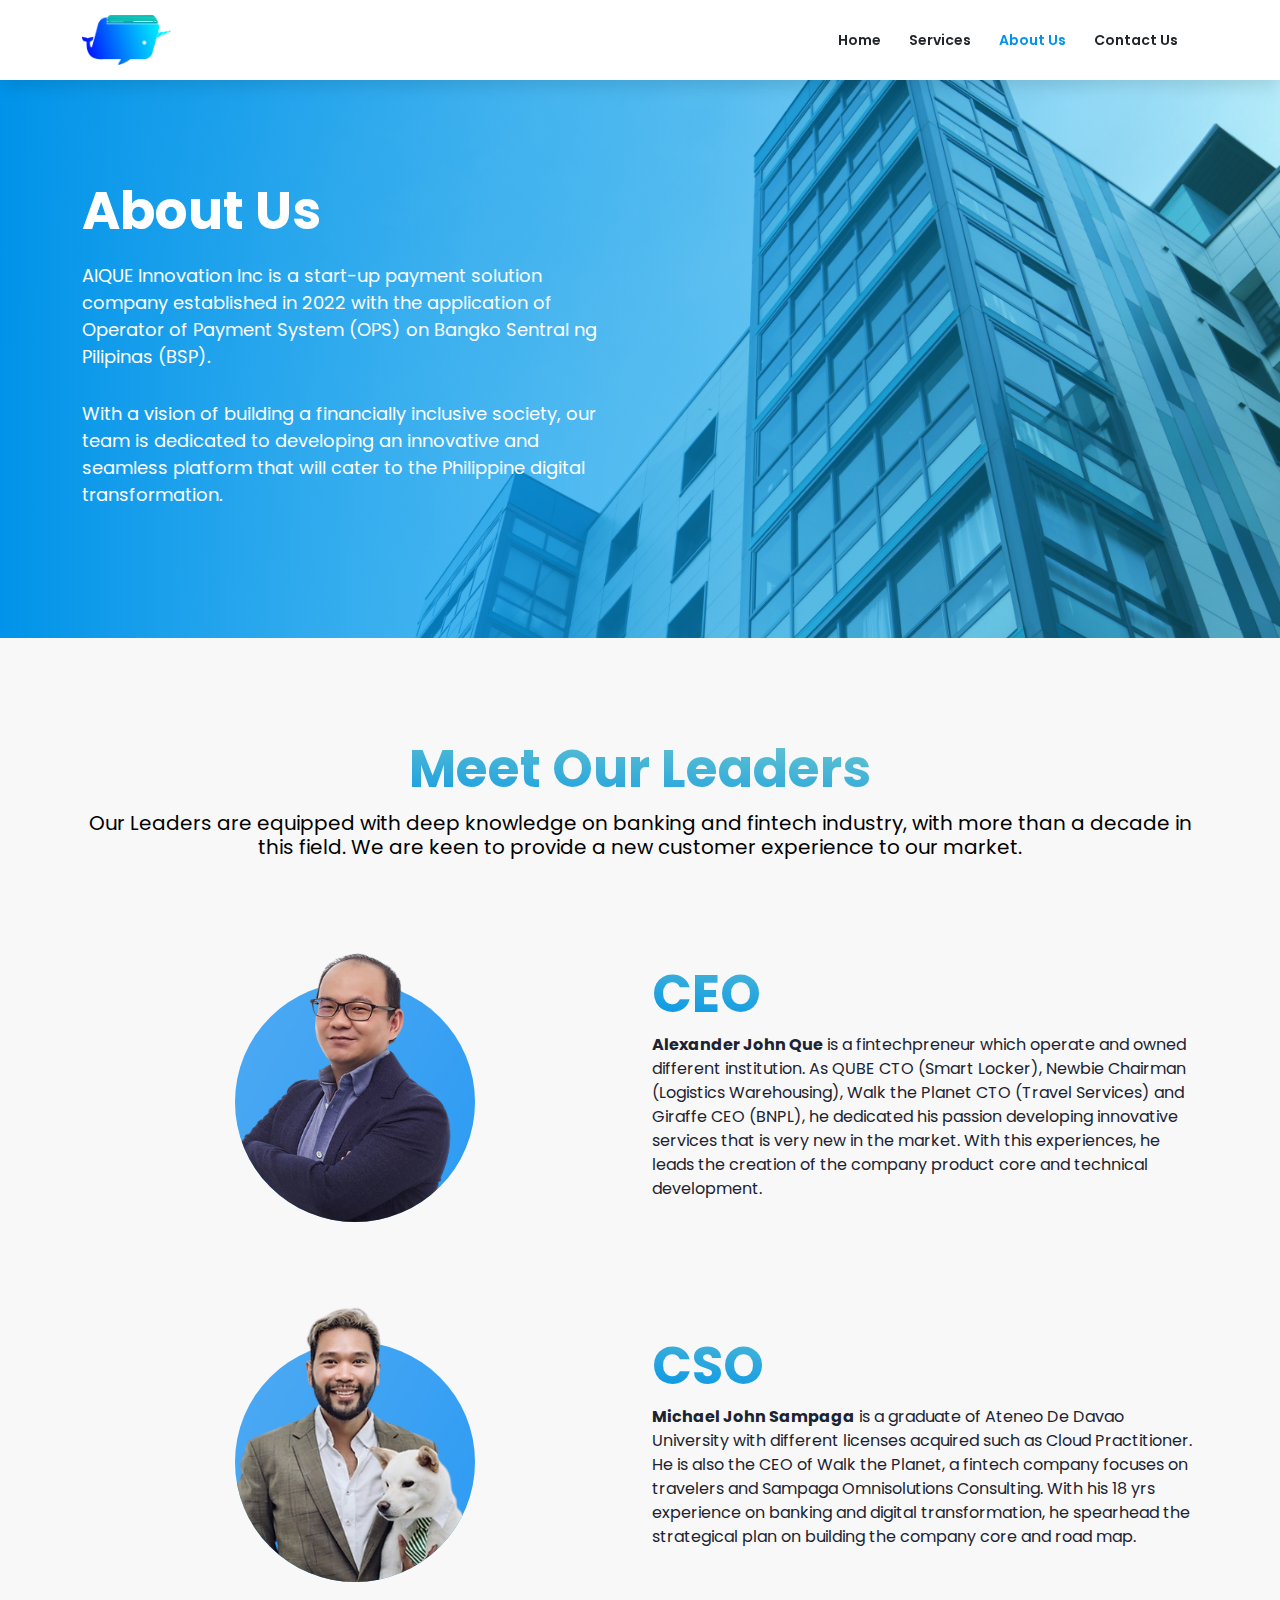
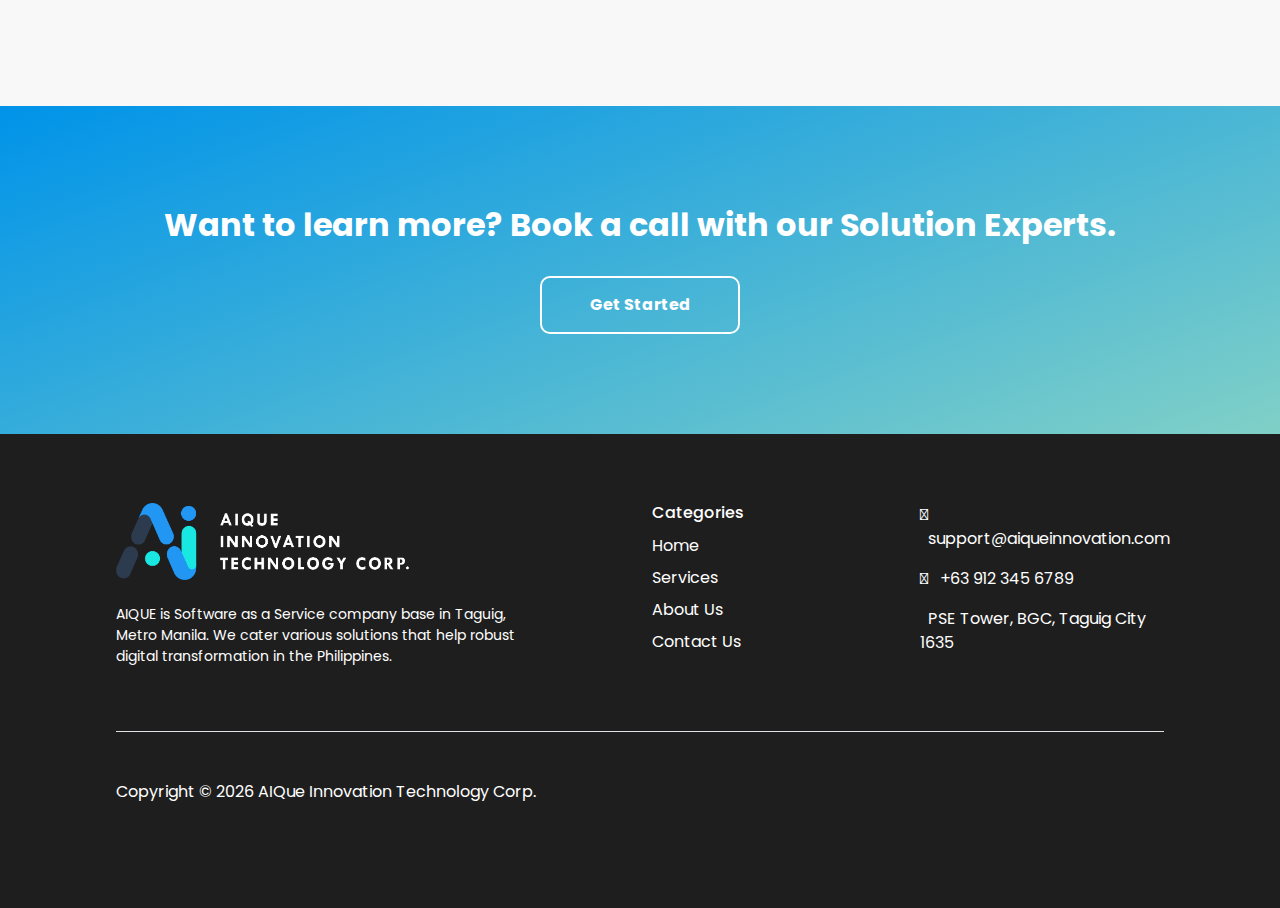
==== commit 355a3463: "init" ====
--- a/about.html
+++ b/about.html
@@ -108,7 +108,7 @@
     </section>
 
     <section class="cta-section" id="cta">
-      <div class="container">
+      <div class="container" data-aos="fade-down" data-aos-duration="2000">
         <h2>Want to learn more? Book a call with our Solution Experts.</h2>
         <a role="button" href="contact.html" class="cta-btn">Get Started</a>
       </div>
--- a/assets/css/Narwhallet.css
+++ b/assets/css/Narwhallet.css
@@ -85,7 +85,7 @@
 
 .navbar {
   background: var(--white-color);
-  opacity: 0.9;
+  opacity: 1;
   position: sticky;
   top: 0px;
   right: 0;
@@ -248,6 +248,7 @@
   rgba(0, 147, 233, 1), rgba(0, 147, 233, 0.5)), url("../images/hero-img.jpg");
   background-size: cover;
   background-position: center;
+  background-repeat: no-repeat;
   padding: 100px 0;
 }
 
@@ -290,20 +291,24 @@
   padding: 100px 0;
 }
 
+.trusted-heading {
+  text-align: center;
+  font-family: var(--body-font-family);
+  font-weight: 700;
+  font-size: var(--h1-font-size);
+  background-color: #0093E9;
+  background-image: linear-gradient(to right top, #0093E9 0%, #80D0C7 100%);
+  -webkit-background-clip: text;
+  background-clip: text;
+  -webkit-text-fill-color: transparent;
+}
+
 .partners-logo {
   display: flex;
   justify-content:space-between;
   margin: 0 auto !important;
 }
 
-.brand-logo {
-  transition: .5s;
-}
-
-.brand-logo:hover {
-  filter: grayscale(0);
-  transform: scale(0.9);
-}
 
 @media screen and (max-width: 767px) { 
   .trust-section {
@@ -313,6 +318,9 @@
     width: 40%;
     margin: 0 auto;
     padding-bottom: 4rem;
+  }
+  .trusted-heading {
+    font-size: var(--h4-font-size) !important;
   }
 }
 
@@ -349,7 +357,11 @@
 /* About Us Starts */
 
 #about {
-  background-color: var(--white-color);
+  background-image: linear-gradient(to right,
+  rgba(0, 147, 233, 1), rgba(0, 225, 255, 0.2)), url("../images/about-us.jpg");
+  background-size: cover;
+  background-position: center;
+  background-repeat: no-repeat;
   padding: 100px 0;
   text-align: start;
 }
@@ -360,11 +372,7 @@
   font-weight: 700;
   font-size: var(--h1-font-size);
   font-family: var(--body-font-family);
-  background-color: #0093E9;
-  background-image: linear-gradient(to right top, #0093E9 0%, #80D0C7 100%);
-  -webkit-background-clip: text;
-  background-clip: text;
-  -webkit-text-fill-color: transparent;
+  color: var(--white-color);
 }
 
 #about p {
@@ -373,6 +381,7 @@
   margin-bottom: 30px;
   max-width: 600px;
   font-family: var(--body-font-family);
+  color: var(--white-color);
 }
 
 @media screen and (max-width: 767px) {
@@ -545,7 +554,6 @@
 }
 
 .section-heading {
-  color: #1C2331;
   font-weight: 700;
   margin-bottom: 10px;
   font-size: var(--h1-font-size);
@@ -926,21 +934,22 @@
 
 .submit-btn {
   border: none;
-  width: 100px;
+
   margin: 0 auto;
-  padding: 5px 0;
+  padding: 10px 50px;
   text-align: center;
   border-radius: 10px;
   font-size: 12px;
   font-weight: 400;
-  background: #4CAF50;
+
+  background: linear-gradient(to right top, #0093E9 0%, #80D0C7 100%);
   color: var(--white-color);
   cursor: pointer;
 }
 
-.submit-btn:hover {
-  color: var(--white-color);
-  background-color: var(--dark-color);
+.submit-btn:hover68 {
+  color: var(--white-color) !important;
+  background-color: var(--dark-color) !important;
 }
 
 
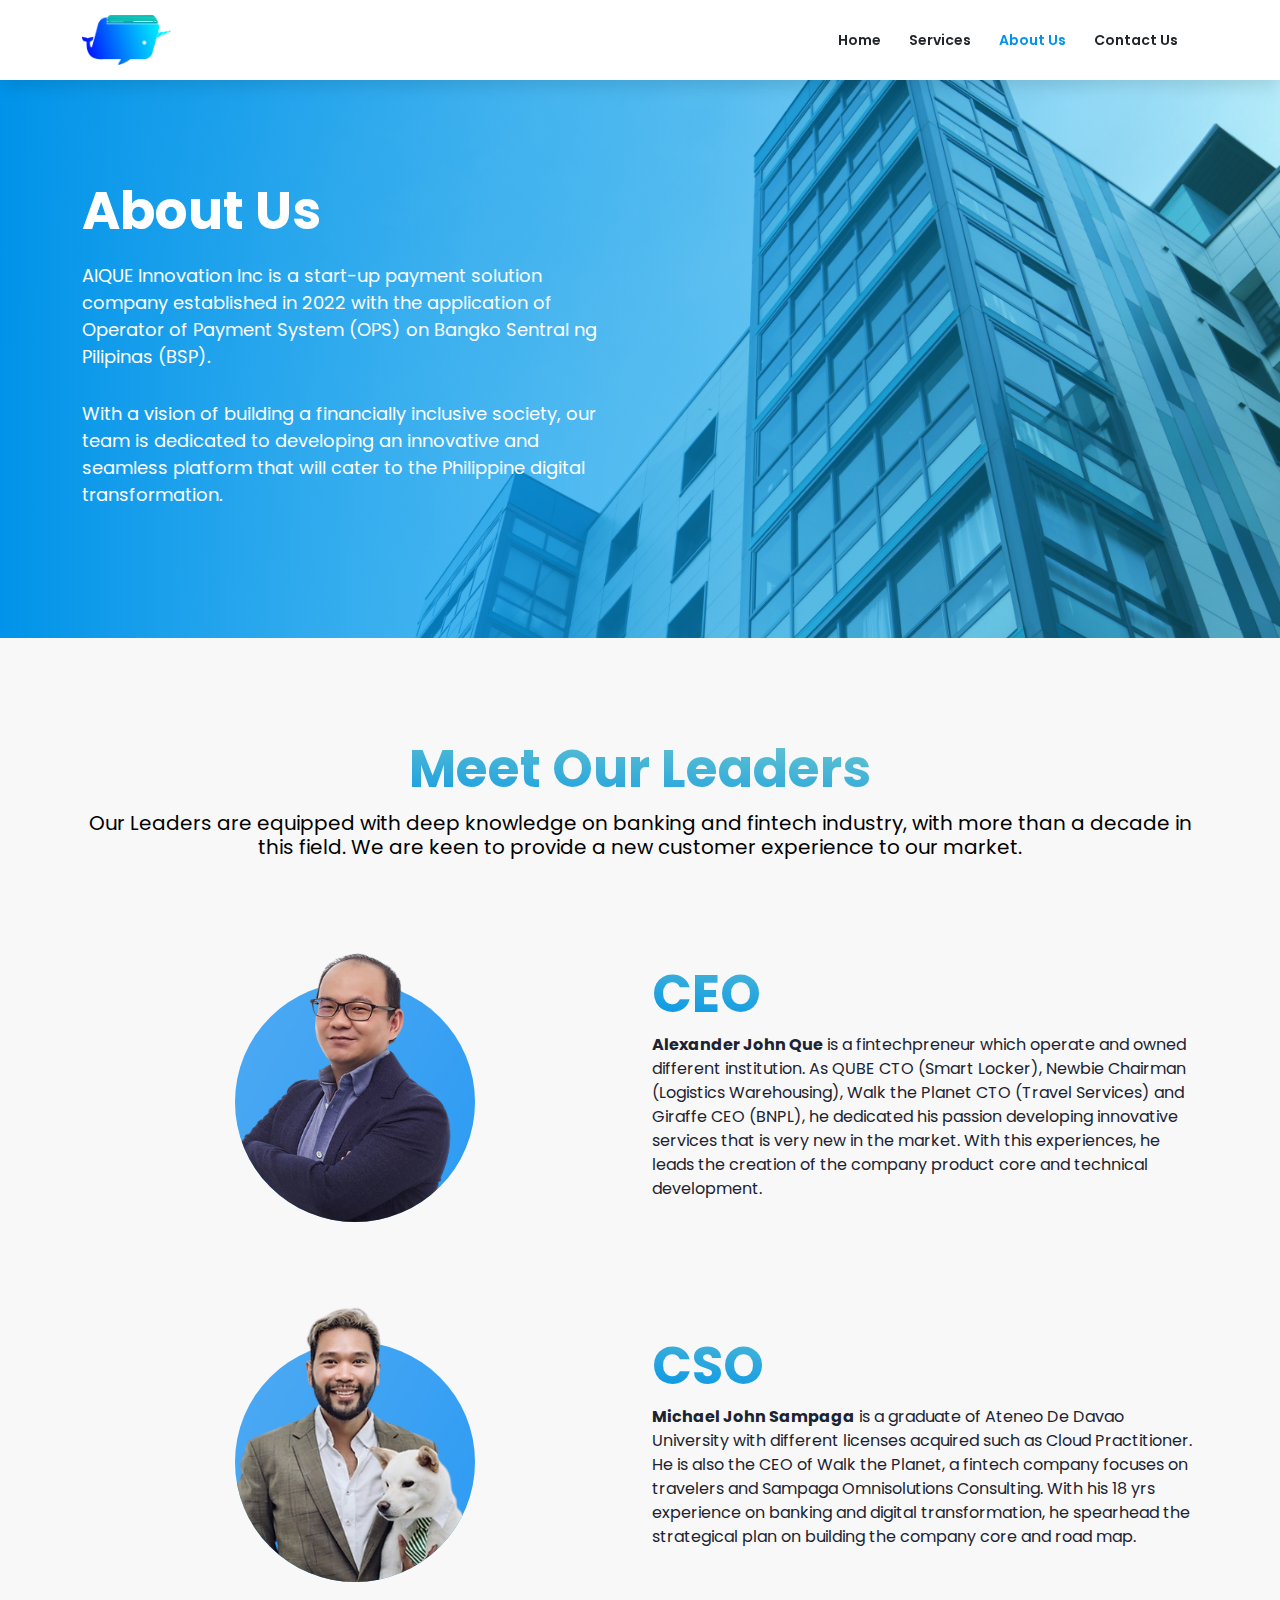
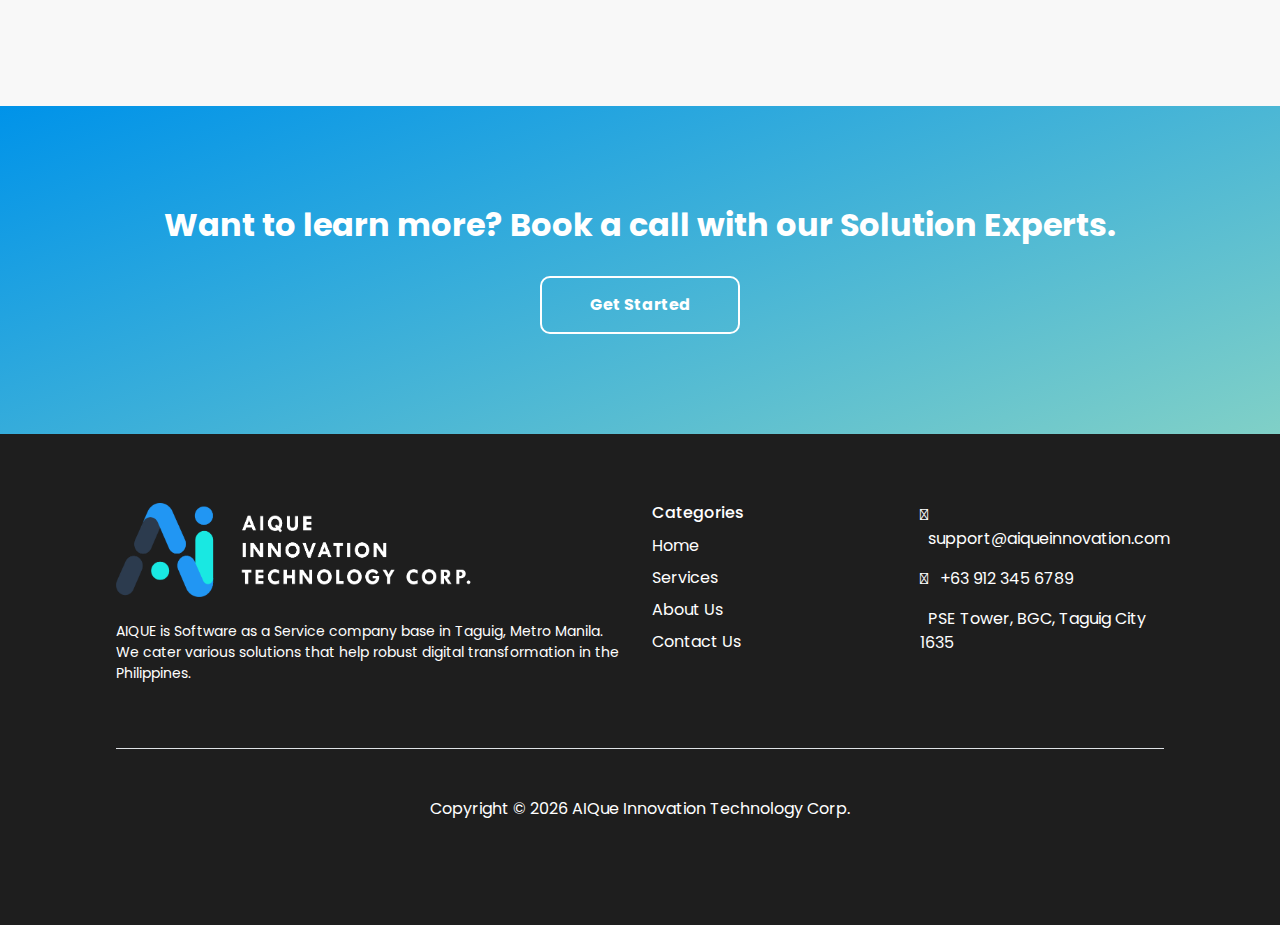
==== commit 08825f50: "init" ====
--- a/about.html
+++ b/about.html
@@ -118,15 +118,15 @@
       <div class="container">
         <div class="row justify-content-between">
   
-          <div class="col-md-6 col-lg-5 mb-md-0 mb-4">
+          <div class="col-md-12 col-lg-6 mb-md-0 mb-4">
             <h2 class="footer-heading mb-4">
               <img class="footer-logo" src="assets/images/aique-logo.png" alt="">
             </h2>
             <p class="description">
-              AIQUE is Software as a Service company base in Taguig, Metro Manila. We cater various solutions that help robust digital transformation in the Philippines.
+              AIQUE is Software as a Service company base in Taguig, Metro Manila.<br>We cater various solutions that help robust digital transformation in the<br>Philippines.
             </p>
           </div>
-          <div class="col-md-6 col-lg-2 mb-md-0 mb-4">
+          <div class="col-md-12 col-lg-3 mb-md-0 mb-4">
             <h4 class="footer-heading">Categories</h4>
             <ul class="list-unstyled">
               <li><a href="#" class="text-white py-1 d-block">Home</a></li>
@@ -135,7 +135,7 @@
               <li><a href="#" class="text-white py-1 d-block">Contact Us</a></li>
             </ul>
           </div>
-          <div class="col-md-6 col-lg-3 mb-md-0 mb-4">
+          <div class="col-md-12 col-lg-3 mb-md-0 mb-4">
             <div class="row flex-column">
               <div class="mb-3">
               <i class="i fas fa-envelope" aria-hidden="true"></i>
@@ -155,7 +155,7 @@
   
         <div class="w-100 mx-auto mt-5 border-top py-5">
             <div class="row">
-              <div class="col-md-6 col-lg-8">
+              <div class="col-md-12 col-lg-12 text-center">
                 <p class="copyright">
                   Copyright ©
                   <script>
--- a/assets/css/Narwhallet.css
+++ b/assets/css/Narwhallet.css
@@ -663,7 +663,7 @@
   gap: 30px;
   margin: 20px;
   font-family: "Poppins", san-serif;
-  padding: 20px;
+  padding: 10px;
   margin: 0 auto;
   max-width: 1000px;
 }
@@ -682,16 +682,6 @@
   border: 1px solid transparent;
   border-radius: 12px;
 
-  animation: cubic-bezier(.25, 1, .30, 1) circle-in-bottom-right 5s; 
-}
-
-@keyframes circle-in-bottom-right {
-  from {
-    clip-path: circle(0%);
-  }
-  to {
-    clip-path: circle(150% at bottom right);
-  }
 }
 
 
@@ -743,26 +733,19 @@
 @media screen and (max-width: 768px) {
 
   .card-container {
-    margin: 20px;
-    padding: 0;
+    margin: 1rem;
+    padding: 10px;
     display: flex;
-    overflow-x: auto;
-    justify-content: unset;
+    gap: 12px;
+    overflow: auto;
+    scroll-snap-type: x mandatory !important;
+    scroll-padding: 20px !important;
   }
   
-  .card-container::-webkit-scrollbar {
-    width: 20% !important; /* hide the scrollbar in WebKit browsers */
-  }
-
-  .card-container::-webkit-scrollbar-thumb {
-    height: 10px !important;
-    
-  }
-
   .card {
-    margin-bottom: 20px;
-    max-width: 265px;
-    padding: 30px;
+    flex: 0 0 85%;
+    scroll-snap-align: start;
+    scroll-snap-stop: always;
   }
 
   .title-card h4 {
@@ -1087,7 +1070,6 @@
   .copyright {
     font-size: 10px;
   }
-  
-}
-
-
+}
+
+
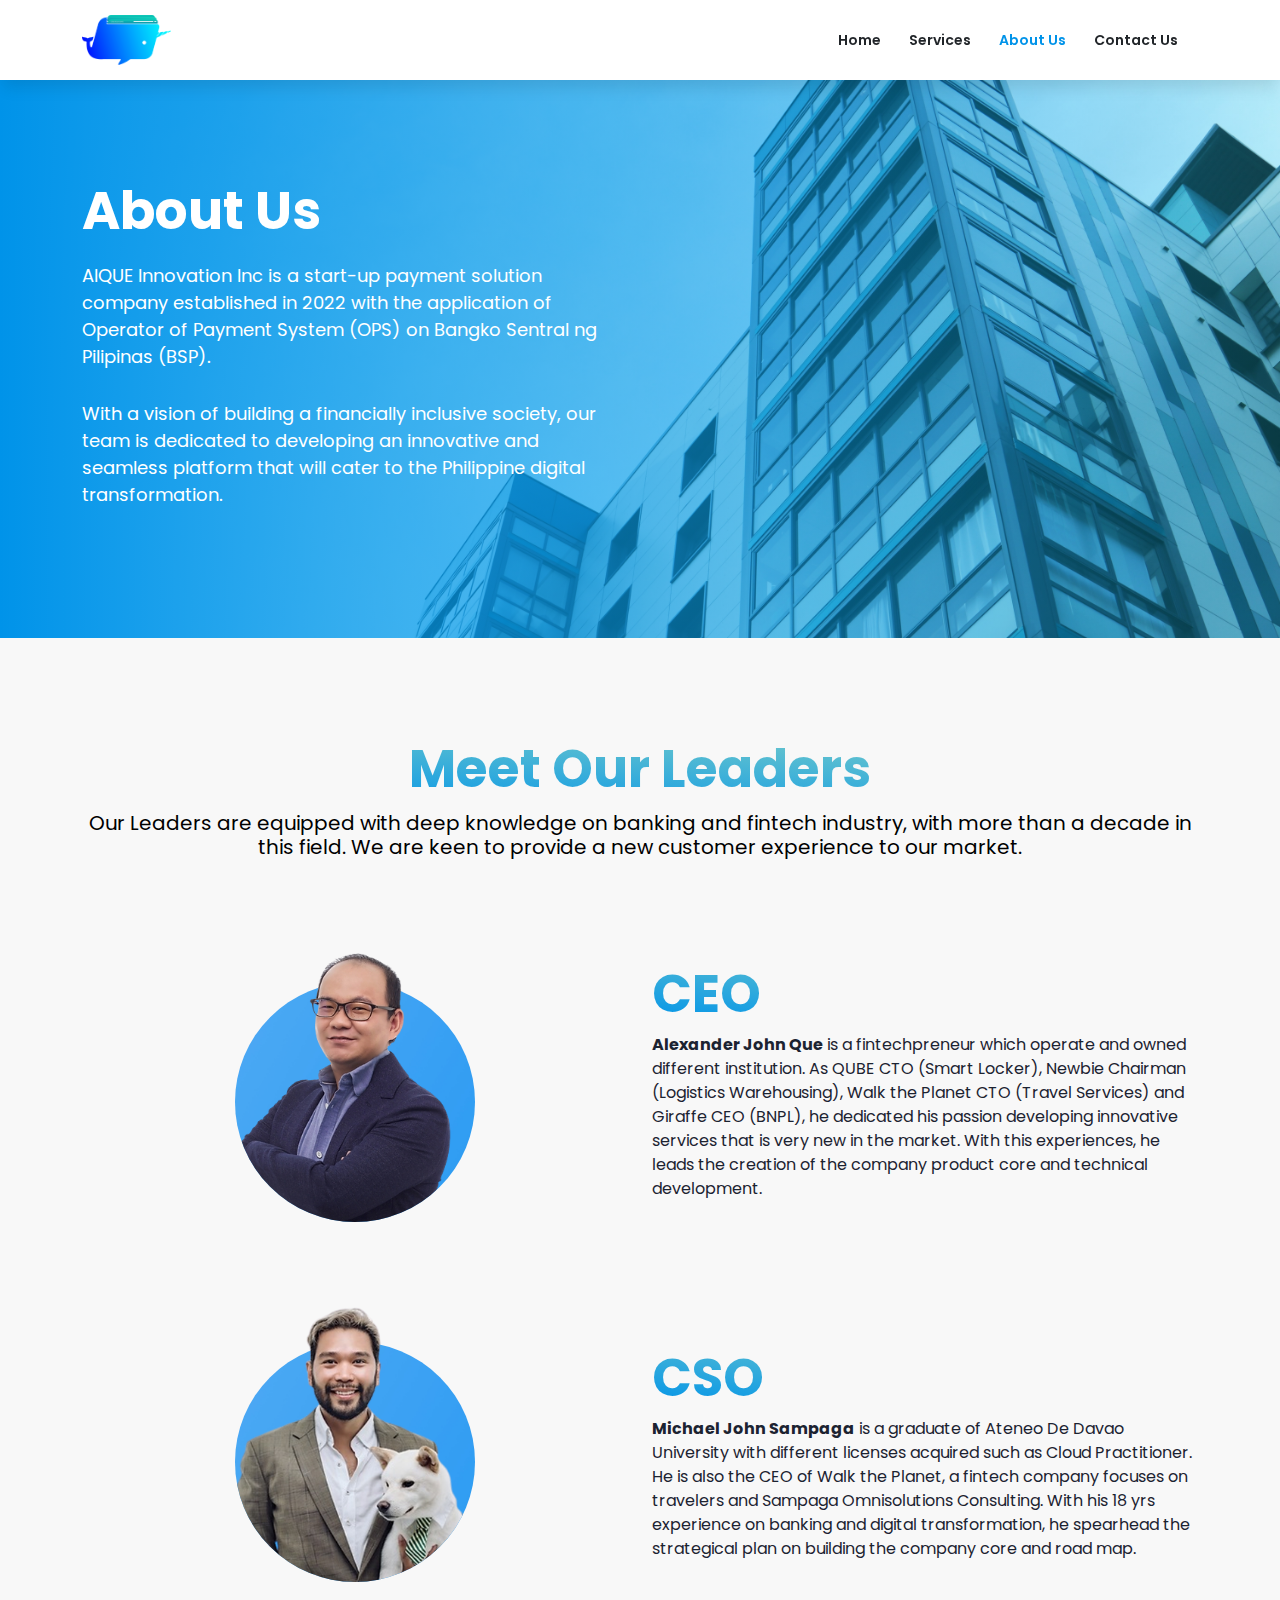
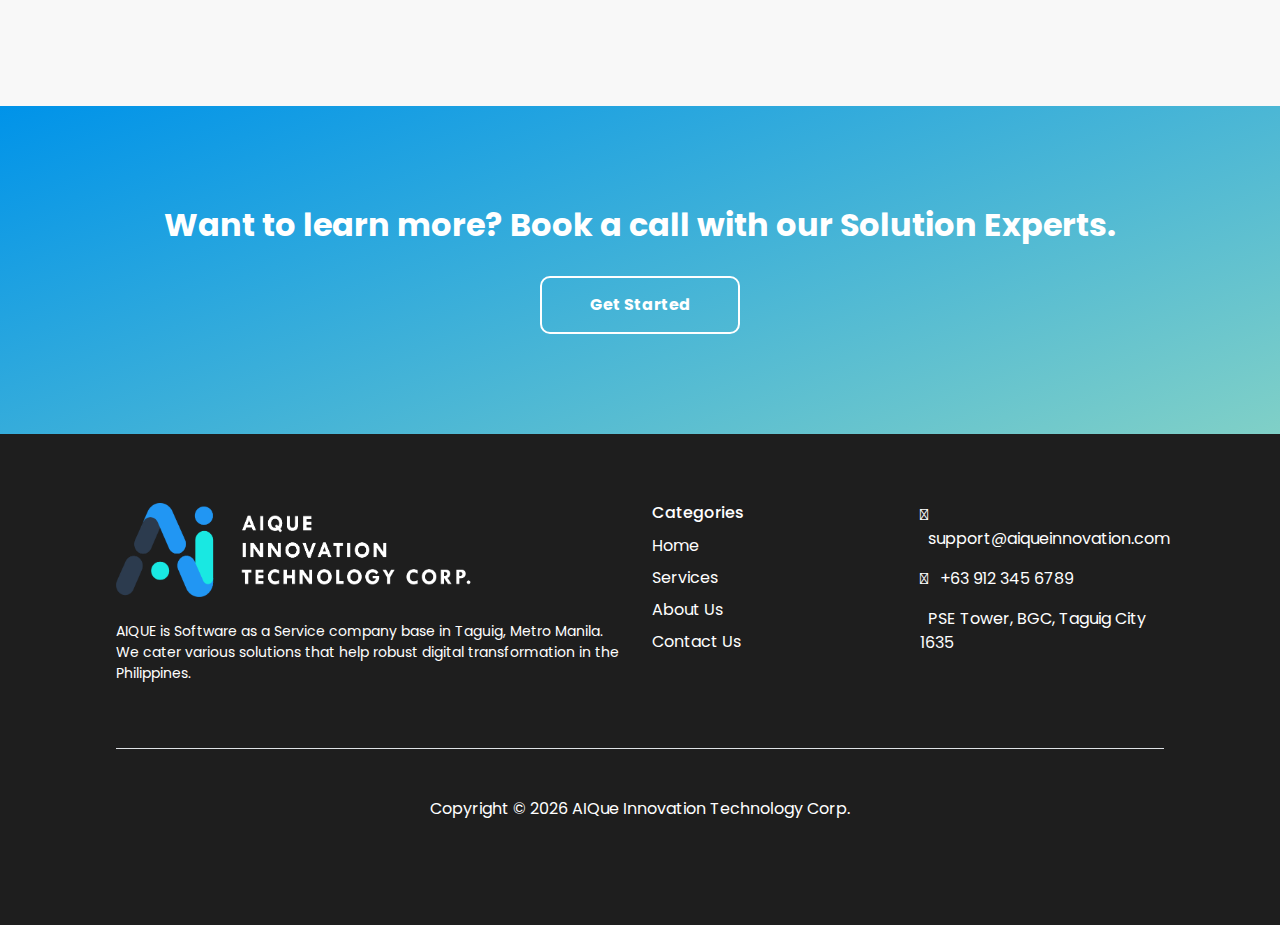
==== commit fcc4903f: "init" ====
--- a/about.html
+++ b/about.html
@@ -98,7 +98,7 @@
                   </div>
                 </div>
               </div>
-              <div class="col-lg-6 col-12 d-flex flex-column justify-content-center">
+              <div class="pt-4 col-lg-6 col-12 d-flex flex-column justify-content-center">
                 <h1 class="michael-heading">CSO</h1>
                 <p class="michael-subheading"><strong>Michael John Sampaga</strong> is a graduate of Ateneo De Davao University with different licenses acquired such as Cloud Practitioner. He is also the CEO of Walk the Planet, a fintech company focuses on travelers and Sampaga Omnisolutions Consulting. With his 18 yrs experience on banking and digital transformation, he spearhead the strategical plan on building the company core and road map. ​​</p>
               </div>
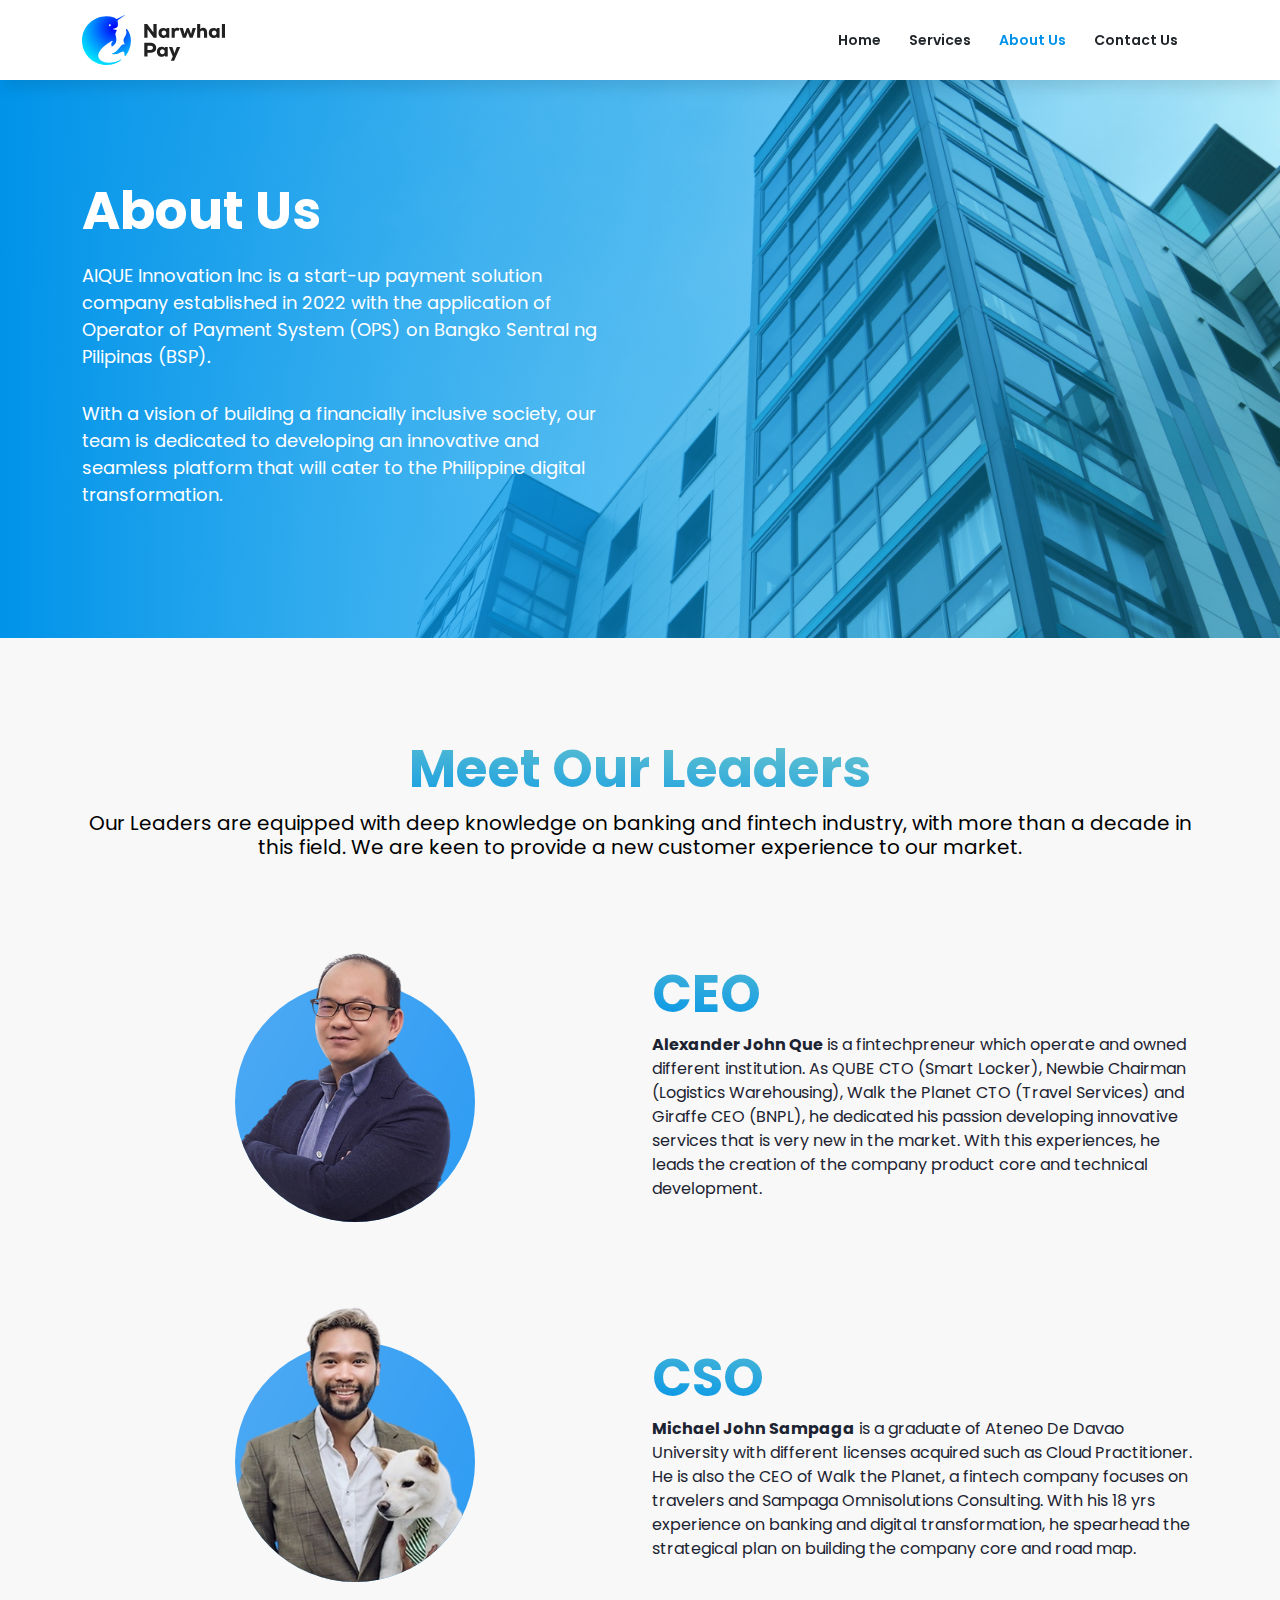
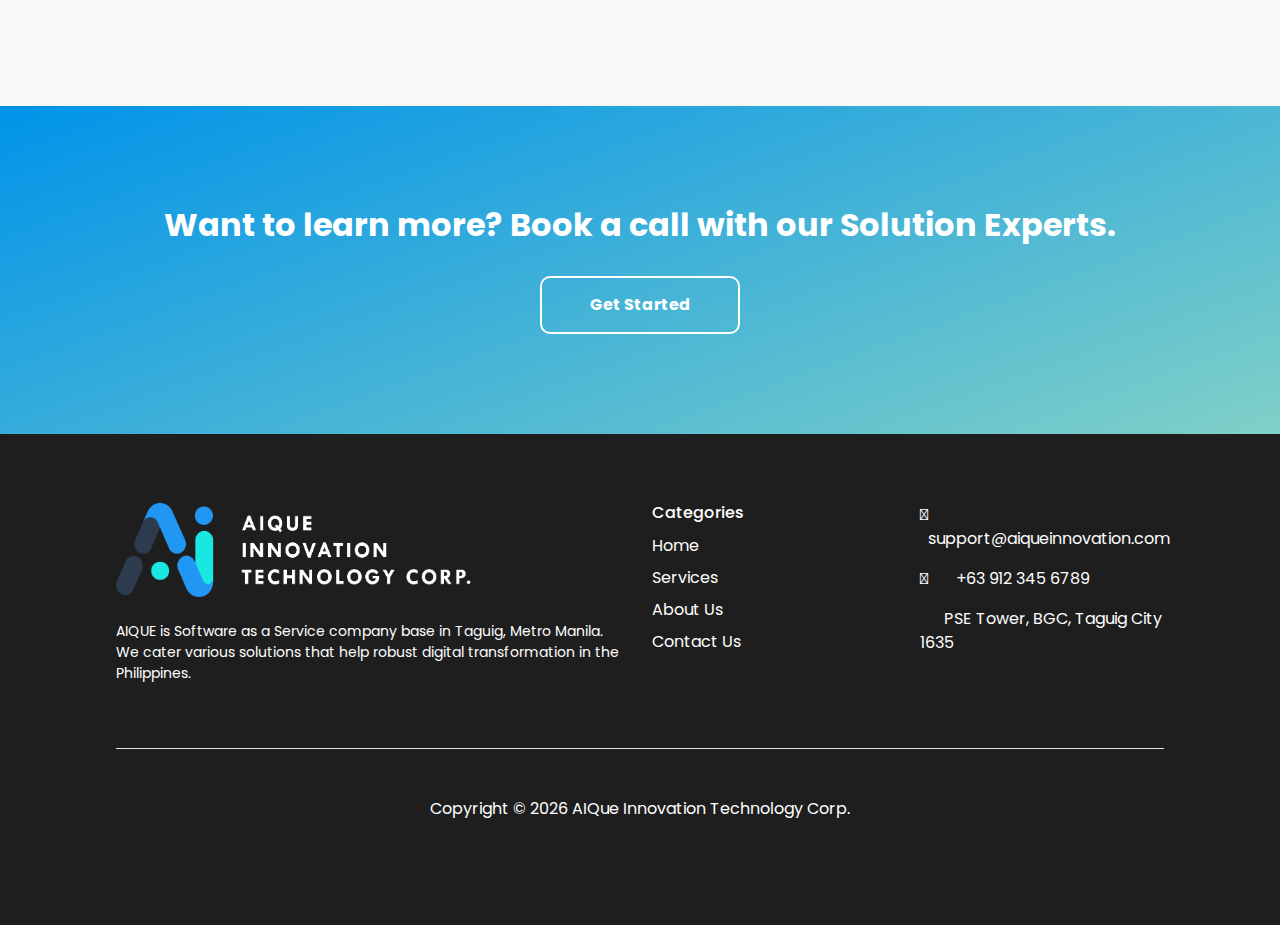
==== commit 44c9b356: "init" ====
--- a/about.html
+++ b/about.html
@@ -27,7 +27,7 @@
     <nav class="navbar fixed-top navbar-expand-lg">
         <div class="container">
             <a class="navbar-brand" href="index.html">
-                <img class="img-fluid logo" src="assets/images/narwhallet.png" alt="">
+                <img class="img-fluid logo" src="assets/images/narwhalpaywht-logo.svg" alt="">
             </a>
             <button class="navbar-toggler" type="button" data-bs-toggle="collapse" data-bs-target="#navbarNav" aria-controls="navbarNav" aria-expanded="false" aria-label="Toggle navigation">
                 <span class="navbar-toggler-icon"></span>
--- a/assets/css/Narwhallet.css
+++ b/assets/css/Narwhallet.css
@@ -39,7 +39,7 @@
 body, html {
   margin: 0;
   padding: 0;
-  font-family: var(--body-font-family);
+  font-family: var(--body-font-family) !important;
 }
 
 * {
@@ -930,10 +930,47 @@
   cursor: pointer;
 }
 
-.submit-btn:hover68 {
+.submit-btn:hover {
   color: var(--white-color) !important;
   background-color: var(--dark-color) !important;
 }
+
+/* Add this CSS code to style the pop-up message */
+.modal {
+  display: none;
+  position: fixed;
+  z-index: 1;
+  left: 0;
+  top: 0;
+  width: 100%;
+  height: 100%;
+  overflow: auto;
+  background-color: rgba(0, 0, 0, 0.4);
+}
+
+.modal-content {
+  background-color: #fefefe;
+  margin: 15% auto;
+  padding: 20px;
+  border: 1px solid #888;
+  width: 80%;
+  text-align: center;
+}
+
+.close {
+  color: #aaa;
+  float: right;
+  font-size: 28px;
+  font-weight: bold;
+}
+
+.close:hover,
+.close:focus {
+  color: black;
+  text-decoration: none;
+  cursor: pointer;
+}
+
 
 
 @media screen and (max-width: 767px) {
@@ -1072,4 +1109,34 @@
   }
 }
 
-
+/* Login for Dashboard */
+
+.form-signin {
+  max-width: 500px;
+  padding: 15px;
+}
+
+.form-signin .form-floating:focus-within {
+  z-index: 2;
+}
+
+.form-signin input[type="text"] {
+  margin-bottom: -1px;
+  border-bottom-right-radius: 0;
+  border-bottom-left-radius: 0;
+  box-shadow: none !important;
+}
+
+.form-signin input[type="password"] {
+  margin-bottom: 10px;
+  border-top-left-radius: 0;
+  border-top-right-radius: 0;
+  box-shadow: none !important;
+}
+
+
+.fa-solid, .fas {
+  margin-right: 1rem !important;
+}
+
+
